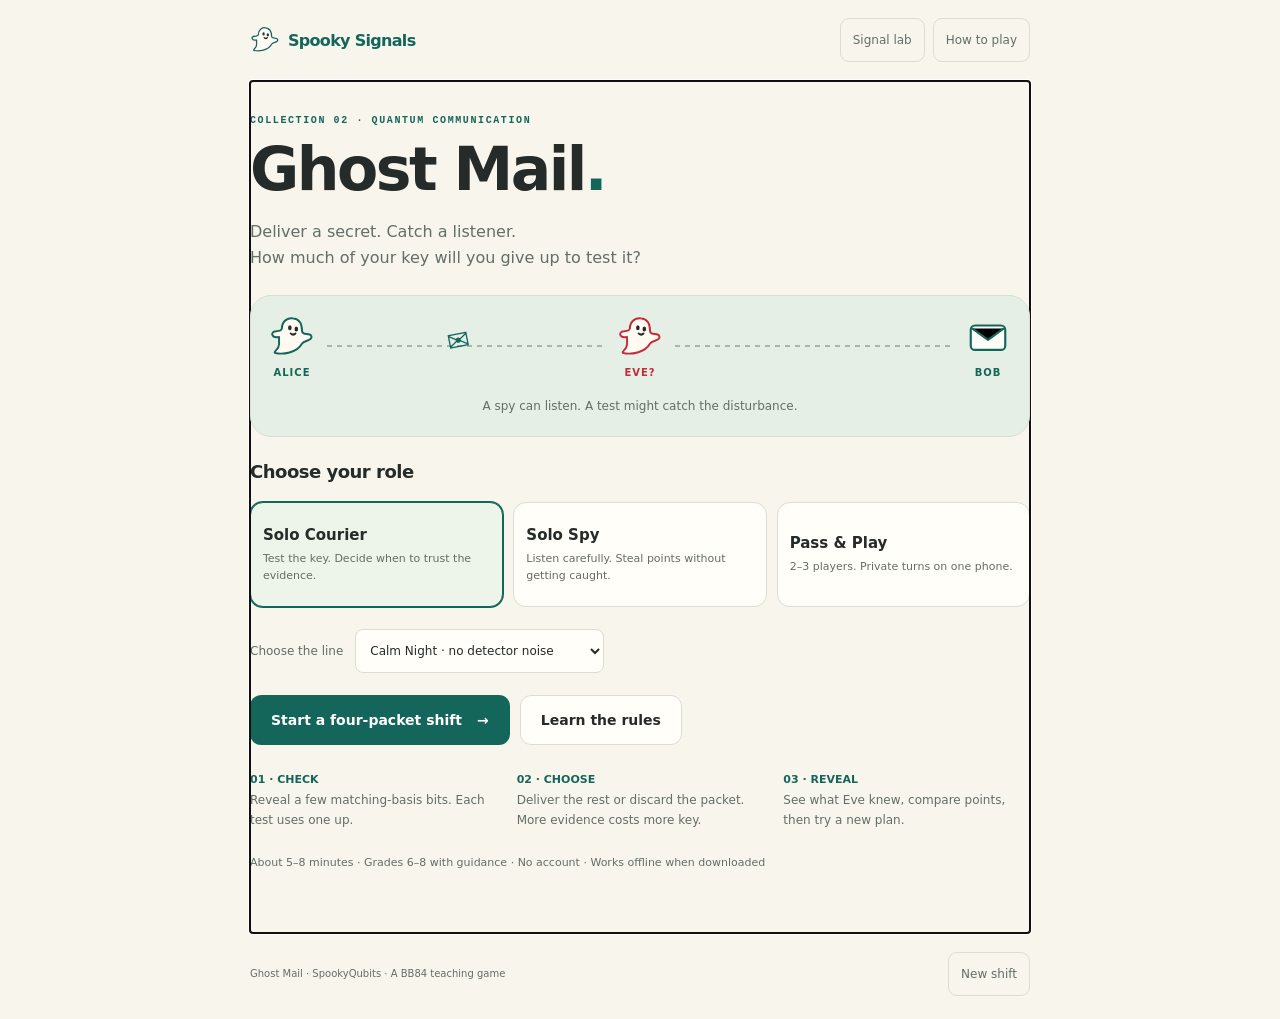
==== games/ghost-mail/index.html @ 12bcbf74 "Publish Spooky Signals collection with Ghost Mail" ====
<!doctype html>
<html lang="en">
<head>
<meta charset="utf-8">
<meta name="viewport" content="width=device-width,initial-scale=1">
<meta name="theme-color" content="#f8f5ed">
<meta name="description" content="Ghost Mail is a phone-friendly quantum key distribution game. Play Courier or Spy, test a packet, and decide how much evidence is enough.">
<title>Ghost Mail · Spooky Signals</title>
<style>
:root{color-scheme:light;--paper:#f8f5ed;--white:#fffef9;--ink:#252b28;--muted:#626e66;--line:#d9ded3;--teal:#14665b;--red:#c32d3b;--gold:#825d18;--pale:#e8f2e8;font-family:"Avenir Next",Avenir,system-ui,-apple-system,sans-serif;background:var(--paper);color:var(--ink);font-synthesis:none}*{box-sizing:border-box}body{margin:0}button,select,input{font:inherit}button,a,select{touch-action:manipulation}button{cursor:pointer}button,a{-webkit-tap-highlight-color:transparent}a{color:inherit}button:disabled{opacity:.45;cursor:default}button:focus-visible,a:focus-visible,select:focus-visible,summary:focus-visible{outline:3px solid #2178c4;outline-offset:4px}[hidden]{display:none!important}.shell{width:min(780px,calc(100% - 36px));margin:auto}.top{display:flex;align-items:center;justify-content:space-between;padding:18px 0;border-bottom:1px solid var(--line);gap:12px}.wordmark{display:flex;align-items:center;gap:8px;font-weight:850;font-size:16px;text-decoration:none;letter-spacing:-.7px}.wordmark svg{width:30px;height:30px}.top-tools{display:flex;gap:8px}.quiet{background:transparent;border:1px solid var(--line);border-radius:9px;color:var(--muted);padding:10px 12px;font-size:12px;min-height:44px}.quiet:hover{border-color:var(--teal);color:var(--teal)}.eyebrow{font:700 10px/1.5 ui-monospace,monospace;letter-spacing:1.6px;text-transform:uppercase;color:var(--teal);margin:0 0 10px}main{padding:32px 0 45px;min-height:calc(100dvh - 100px)}h1{font-size:clamp(39px,9vw,60px);letter-spacing:-2.5px;line-height:1.06;margin:0 0 17px}h2{font-size:clamp(27px,6vw,38px);letter-spacing:-1.1px;line-height:1.15;margin:0 0 14px}h3{font-size:18px;letter-spacing:-.5px;margin:0 0 9px}p{line-height:1.65;margin:0 0 15px}.lede{font-size:16px;color:var(--muted);max-width:590px}.intro-art{background:#e6efe5;border:1px solid #d7e0d2;border-radius:21px;margin:24px 0;padding:18px;position:relative;overflow:hidden;min-height:142px}.route{display:flex;align-items:center;justify-content:space-between;gap:12px}.station{display:grid;place-items:center;gap:7px;font-size:10px;font-weight:750;letter-spacing:1px;color:var(--teal)}.station svg{width:46px;height:46px}.post-line{height:2px;flex:1;background:repeating-linear-gradient(90deg,#a3b9a7 0 5px,transparent 5px 10px);position:relative}.flying-mail{font-size:27px;position:absolute;top:-20px;left:43%;transform:rotate(-11deg);color:var(--teal)}.art-caption{font-size:12px;color:var(--muted);margin:19px 0 0;text-align:center}.choices{display:grid;grid-template-columns:repeat(3,1fr);gap:10px;margin:20px 0}.choice{background:var(--white);border:1.5px solid var(--line);border-radius:13px;min-height:105px;padding:15px 12px;text-align:left;color:var(--ink)}.choice strong{display:block;font-size:15px;margin-bottom:6px}.choice small{display:block;font-size:11px;color:var(--muted);line-height:1.55}.choice[aria-pressed=true]{border-color:var(--teal);box-shadow:0 0 0 1px var(--teal);background:#edf4e9}.choice:hover{border-color:var(--teal)}.options-line{display:flex;gap:12px;align-items:center;flex-wrap:wrap;margin:22px 0;font-size:12px;color:var(--muted)}select{background:var(--white);border:1px solid var(--line);border-radius:8px;min-height:44px;padding:9px 30px 9px 10px;color:var(--ink);max-width:100%}.btn{display:inline-flex;justify-content:center;align-items:center;gap:15px;border:1px solid transparent;background:var(--teal);color:white;min-height:50px;padding:13px 20px;border-radius:11px;font-size:14px;font-weight:750;line-height:1.4;text-decoration:none}.btn:hover{background:#0b5148}.btn.secondary{background:var(--white);color:var(--ink);border-color:var(--line)}.btn.secondary:hover{background:#eaf0e5}.btn.danger{background:var(--red)}.btn.danger:hover{background:#a92331}.btn.wide{width:100%}.menu-actions{display:flex;gap:10px;flex-wrap:wrap}.fine{font-size:11px;color:var(--muted);line-height:1.7}.fine a{text-underline-offset:3px}.how-strip{display:grid;grid-template-columns:repeat(3,1fr);gap:20px;margin:28px 0 23px}.how-strip b{font-size:11px;display:block;color:var(--teal);margin-bottom:5px}.how-strip p{font-size:12px;color:var(--muted);margin:0}.shift-head{display:flex;justify-content:space-between;align-items:center;gap:12px;margin-bottom:20px}.shift-progress{display:flex;gap:6px;margin:6px 0 0}.shift-progress span{width:23px;height:5px;background:#d9dfd1;border-radius:4px}.shift-progress .done{background:var(--teal)}.shift-progress .current{background:#d79c58}.shift-round{font-size:12px;font-weight:700;color:var(--muted)}.scoreline{display:flex;gap:17px;font-size:10px;align-items:center;color:var(--muted)}.scoreline b{display:block;font-size:24px;line-height:1.2;color:var(--ink);text-align:right}.scoreline .spy b{color:var(--red)}.handoff{min-height:450px;display:flex;flex-direction:column;justify-content:center;text-align:center;align-items:center;max-width:530px;margin:auto;padding:30px 0}.handoff-icon{font-size:50px;margin-bottom:20px}.handoff .btn{margin-top:10px;width:min(340px,100%)}.role-badge{display:inline-flex;background:#e5eee3;color:var(--teal);border-radius:999px;padding:6px 10px;font-size:10px;font-weight:750;margin-bottom:13px}.role-badge.spy{background:#f8e3e1;color:var(--red)}.plan-grid{display:grid;grid-template-columns:repeat(4,1fr);gap:9px;margin:21px 0}.plan{background:var(--white);border:1.5px solid var(--line);padding:16px 9px;text-align:center;border-radius:12px;min-height:115px}.plan b{display:block;font-size:29px;letter-spacing:-1px;margin:3px 0}.plan span{font-size:10px;color:var(--muted)}.plan[aria-pressed=true]{background:#faeeea;border-color:var(--red);box-shadow:0 0 0 1px var(--red)}.plan small{font-size:10px;display:block;margin-top:7px;color:var(--red)}.insight{padding:15px 17px;border:1px solid var(--line);background:var(--white);border-radius:12px;font-size:13px;line-height:1.7;margin:19px 0}.insight strong{color:var(--teal)}.insight.warn{background:#fff4df;border-color:#e4d0a9;color:#72541f}.packet-ticket{border:1px solid var(--line);border-radius:16px;background:var(--white);padding:23px;margin:24px 0}.packet-title{display:flex;justify-content:space-between;gap:12px;align-items:center}.packet-title .stamp{border:2px solid var(--teal);padding:7px;font:700 9px ui-monospace,monospace;letter-spacing:1px;transform:rotate(7deg);color:var(--teal);border-radius:4px}.packet-ticket .fine{margin:10px 0 0}.counts{display:grid;grid-template-columns:repeat(3,1fr);gap:12px;margin:20px 0}.count{background:#eef1e7;border-radius:11px;padding:13px}.count b{display:block;font-size:29px;line-height:1.2;letter-spacing:-1px}.count span{font-size:10px;color:var(--muted);line-height:1.4;display:block;margin-top:4px}.count.alert{background:#f9e7e2}.count.alert b{color:var(--red)}.audit-title{display:flex;justify-content:space-between;gap:14px;align-items:center;margin:23px 0 10px}.audit-title h3{margin:0}.test-counter{font-size:11px;color:var(--muted)}.bits{display:grid;grid-template-columns:repeat(5,minmax(0,1fr));gap:9px;margin:0 0 17px}.bit{border:1.5px solid #cbd5ca;background:var(--white);border-radius:11px;color:var(--teal);min-height:88px;padding:8px 4px;display:flex;flex-direction:column;align-items:center;justify-content:space-between;gap:4px}.bit:hover:enabled{background:#e7f1e5;border-color:var(--teal)}.bit .index{font:600 9px ui-monospace,monospace;opacity:.7}.bit .seal{font-size:22px}.bit .basis{font:650 10px ui-monospace,monospace}.bit.match{background:#e6eee1;border-color:#b2c8ae;color:#3d633c}.bit.mismatch{background:#fae5e2;border-color:#dcada8;color:var(--red)}.bit.tested{opacity:1;cursor:default}.bit .values{font:700 13px ui-monospace,monospace}.bit .verdict{font-size:8px;font-weight:750}.evidence{font-size:13px;line-height:1.65;padding:14px 16px;border-radius:10px;background:#e8eee3;margin:15px 0}.evidence.warning{background:#fff1d9;color:#70511e}.audit-actions{display:grid;grid-template-columns:1fr 1fr;gap:10px;margin:19px 0 11px}.audit-actions .btn{padding-inline:12px}.reveal-banner{font-size:12px;line-height:1.65;color:var(--muted);margin:0 0 17px}.outcome-icon{font-size:41px;margin:6px 0 15px}.round-scores{display:grid;grid-template-columns:1fr 1fr;gap:12px;margin:22px 0}.round-score{padding:20px;border:1px solid var(--line);background:var(--white);border-radius:14px}.round-score>span{font-size:11px;font-weight:700;color:var(--muted)}.round-score strong{display:block;font-size:42px;letter-spacing:-2px;color:var(--teal);margin:4px 0}.round-score.spy strong{color:var(--red)}.round-score small{font-size:11px;line-height:1.6;display:block;color:var(--muted)}.summary-table{width:100%;border-collapse:collapse;margin:20px 0;font-size:12px}.summary-table th,.summary-table td{text-align:left;padding:12px 5px;border-bottom:1px solid var(--line);line-height:1.5}.summary-table td:last-child,.summary-table th:last-child{text-align:right}.summary-table th{font-size:10px;color:var(--muted)}.replay{margin:20px 0}.replay summary{font-size:13px;font-weight:750;cursor:pointer;min-height:44px;padding:12px 0}.replay-note{font-size:12px;color:var(--muted)}.replay-list{font:11px/1.7 ui-monospace,monospace;max-height:230px;overflow:auto;border:1px solid var(--line);padding:12px;border-radius:10px;background:var(--white)}.replay-list>div{padding:7px 0;border-bottom:1px solid #edf0e7}.replay-list>div:last-child{border:0}.round-story{font-size:14px;line-height:1.75}.progress-note{font-size:12px;color:var(--muted)}.final-mark{font-size:50px;margin:10px 0}.final-title{font-size:40px}.final-actions{display:flex;gap:10px;flex-wrap:wrap;margin:25px 0}.bottom{border-top:1px solid var(--line);padding:18px 0 23px;display:flex;align-items:center;justify-content:space-between;gap:16px;font-size:10px;color:var(--muted)}.bottom a{color:var(--teal);text-underline-offset:3px}.notice{min-height:0;font-size:12px;color:var(--red);margin:14px 0 0}.notice:empty{display:none}dialog{border:1px solid var(--line);border-radius:18px;background:var(--paper);color:var(--ink);padding:0;width:min(640px,calc(100% - 28px));max-height:88dvh}dialog::backdrop{background:#152c2388}.dialog-head{position:sticky;top:0;display:flex;justify-content:space-between;gap:20px;align-items:center;background:var(--paper);padding:18px 22px;border-bottom:1px solid var(--line);z-index:2}.dialog-head h2{font-size:23px;margin:0}.dialog-body{padding:22px}.dialog-body p,.dialog-body li{font-size:13px;line-height:1.75}.dialog-body li{margin-bottom:9px}.dialog-body h3{margin-top:24px}.dialog-body h3:first-child{margin-top:0}.lab-controls{display:grid;grid-template-columns:1fr 1fr;gap:13px;margin:19px 0}.lab-controls label{font-size:11px;color:var(--muted);display:flex;flex-direction:column;gap:7px}.lab-controls select{font-size:12px;width:100%}.lab-bars{display:grid;grid-template-columns:1fr 1fr;gap:14px;margin:18px 0}.lab-result{background:var(--white);border:1px solid var(--line);border-radius:12px;padding:15px}.lab-result b{font-size:32px;display:block}.lab-result span{font-size:11px;color:var(--muted)}.lab-bar{height:8px;background:#e0e5db;border-radius:9px;overflow:hidden;margin:8px 0}.lab-bar i{display:block;height:100%;background:var(--teal)}.rules-table{width:100%;font-size:12px;border-collapse:collapse;margin:14px 0}.rules-table th,.rules-table td{border:1px solid var(--line);padding:10px;text-align:left}.rules-table th{background:#e7eee1}.score-explainer{font-size:11px;line-height:1.7;color:var(--muted);margin-top:17px}.deck-intro{font-size:11px;color:var(--muted)}.empty{padding:25px;background:var(--white);border:1px solid var(--line);border-radius:12px}.sr-only{position:absolute;width:1px;height:1px;overflow:hidden;clip:rect(0,0,0,0);white-space:nowrap}
@media(max-width:500px){.shell{width:calc(100% - 28px)}.top{padding:12px 0}.wordmark{font-size:14px}.wordmark svg{width:26px;height:26px}.quiet{font-size:10px;padding:9px}.top-tools{gap:6px}main{padding-top:26px}.lede{font-size:14px}.choices{gap:7px}.choice{min-height:119px;padding:13px 9px}.choice strong{font-size:12px}.choice small{font-size:10px}.how-strip{gap:13px}.how-strip p{font-size:11px}.how-strip b{font-size:10px}.menu-actions .btn{flex:1;padding:12px 10px;font-size:12px}.intro-art{padding:17px 13px}.plan-grid{gap:7px}.plan{padding:13px 5px;min-height:106px}.plan b{font-size:25px}.plan span,.plan small{font-size:9px}.counts{gap:8px}.count{padding:11px}.count b{font-size:25px}.count span{font-size:9px}.bits{gap:7px}.bit{min-height:84px}.bit .values{font-size:11px}.bit .index{font-size:8px}.audit-actions .btn{font-size:11px;padding:12px 8px;gap:6px}.packet-ticket{padding:18px}.packet-title h3{font-size:16px}.handoff{min-height:420px}.scoreline{gap:12px}.scoreline b{font-size:22px}.round-score{padding:15px}.round-score strong{font-size:35px}.round-story{font-size:13px}.final-title{font-size:34px}.dialog-head,.dialog-body{padding:17px}.dialog-head h2{font-size:20px}.options-line label{width:100%}.bottom{align-items:flex-start;flex-direction:column;gap:7px}.lab-controls{gap:10px}.top .quiet{min-height:44px}.art-caption{font-size:11px}}
@media(prefers-reduced-motion:reduce){*{scroll-behavior:auto!important;animation:none!important;transition:none!important}}@media print{.top-tools,.bottom,dialog,.menu-actions,.choices,.options-line{display:none}main{padding:0}.shell{width:100%}}
</style>
</head>
<body>
<svg width="0" height="0" style="position:absolute" aria-hidden="true"><defs><symbol id="ghost" viewBox="0 0 64 64"><path d="M18 20C18 9 27 5 33 6C44 7 46 16 46 24C47 31 57 25 59 31C61 38 49 36 46 41C39 54 19 57 8 54C7 51 14 49 14 42L14 32C2 34 2 24 10 24C15 23 17 24 18 20Z" fill="#fffaf2" stroke="currentColor" stroke-width="2.7" stroke-linejoin="round"/><ellipse cx="29" cy="19" rx="2.5" ry="3.5" fill="#252b28"/><ellipse cx="38" cy="21" rx="2.5" ry="3.5" fill="#252b28"/><path d="M30 27Q34 31 37 27" stroke="#252b28" stroke-width="2.5" stroke-linecap="round"/></symbol><symbol id="mail" viewBox="0 0 64 64"><rect x="8" y="16" width="48" height="34" rx="6" fill="#fffef9" stroke="currentColor" stroke-width="3"/><path d="M10 20L32 36L54 20" stroke="currentColor" stroke-width="3" stroke-linejoin="round"/></symbol></defs></svg>
<div class="shell">
<header class="top"><a class="wordmark" id="collection-link" href="../../index.html" style="color:var(--teal)"><svg aria-hidden="true"><use href="#ghost"/></svg>Spooky Signals</a><div class="top-tools"><button class="quiet" id="lab-open">Signal lab</button><button class="quiet" id="help-open">How to play</button></div></header>
<main id="app" tabindex="-1"></main>
<p id="notice" class="notice" role="status" aria-live="polite"></p>
<footer class="bottom"><span>Ghost Mail · SpookyQubits · A BB84 teaching game</span><button class="quiet" id="menu-open">New shift</button></footer>
</div>
<dialog id="help-dialog" aria-labelledby="help-title"><div class="dialog-head"><h2 id="help-title">The mailroom rules</h2><button class="quiet" data-close="help-dialog">Close</button></div><div class="dialog-body">
<h3>Your choices change the outcome</h3><p><b>Courier:</b> test a few retained bits, then deliver or discard the rest. Testing reveals both values publicly, so every tested bit is removed from the key. <b>Spy:</b> secretly choose how many signals to intercept. More listening can reveal more bits, but usually causes more detectable errors.</p>
<p>A shift has four packets. The Courier and Spy compare their total points at the end. All messages and bits are fictional; this game does not create a real encryption key.</p>
<table class="rules-table"><tr><th>What happens</th><th>Game points</th></tr><tr><td>Deliver a correct bit Eve does not know</td><td>Courier +1</td></tr><tr><td>Deliver a bit Eve knows or Bob reads incorrectly</td><td>Courier −2, counted once</td></tr><tr><td>Eve knows a delivered bit</td><td>Spy +2</td></tr><tr><td>Discard after finding a mismatch</td><td>Courier +4; Spy 0</td></tr><tr><td>Discard without finding a mismatch</td><td>Both 0</td></tr></table>
<h3>What is actually quantum here?</h3><p>Alice prepares each bit in basis <b>Z</b> or <b>X</b>. Bob independently chooses a basis. Matching bases preserve the prepared bit in the ideal model; different bases give a random measurement result. They publicly compare bases and keep only matching positions. Eve does not know their bases when she intercepts.</p>
<p>If Eve measures in a different basis, her re-prepared signal can change Bob’s later result. The full random-basis intercept-and-resend attack produces a <b>25% average error rate among retained bits</b> in the ideal model. A small sample can miss it. In Noisy Night, an additional 6% independent detector readout error can also cause mismatches.</p>
<h3>Evidence has limits</h3><p>No mismatches does not prove that no one listened. A mismatch shows disturbance; it need not identify its cause. The after-round replay reveals the simulator’s hidden information to explain the score. Real players cannot see that information during a real protocol.</p>
<p>The scoring system is a game rule, not a security calculation. Real quantum key distribution also needs an authenticated classical channel, reconciliation, privacy amplification, and a finite-key security analysis.</p>
<h3>Play together on one phone</h3><p>Choose Pass &amp; Play. The Spy privately sets a plan, then passes the covered phone to the Courier team. Two players can take one role each; with three players, one Courier teammate chooses tests and the other makes the delivery decision. Swap roles after a shift. This is a classroom honor system.</p>
<p class="fine">Physics: Bennett and Brassard’s <a href="https://arxiv.org/abs/2003.06557" target="_blank" rel="noopener">BB84 protocol</a>. Educational precedents include <a href="https://doi.org/10.1103/PhysRevPhysEducRes.16.010126" target="_blank" rel="noopener">DeVore and Singh’s tutorial</a> and <a href="https://www.cryptool.org/en/posts/bb84-quantum-key-distribution/" target="_blank" rel="noopener">CrypTool’s BB84 activity</a>. Game design and code prepared for SpookyQubits.</p>
</div></dialog>
<dialog id="lab-dialog" aria-labelledby="lab-title"><div class="dialog-head"><h2 id="lab-title">Signal lab</h2><button class="quiet" data-close="lab-dialog">Close</button></div><div class="dialog-body"><p>Prepare a bit, choose who measures it, then run 200 fresh signals. Each signal is a new preparation. See how the results change when the bases match—or do not.</p><div class="lab-controls"><label>Alice’s bit<select id="lab-bit"><option value="0">0</option><option value="1">1</option></select></label><label>Alice’s basis<select id="lab-alice"><option value="0">Z · straight</option><option value="1">X · diagonal</option></select></label><label>Bob’s basis<select id="lab-bob"><option value="0">Z · straight</option><option value="1">X · diagonal</option></select></label><label>Eve’s action<select id="lab-eve"><option value="off">Do not intercept</option><option value="0">Measure in Z and resend</option><option value="1">Measure in X and resend</option></select></label></div><button class="btn wide" id="lab-run">Run 200 fresh signals</button><div id="lab-output" aria-live="polite"><p class="fine" style="margin-top:15px">Start with matching bases and no Eve, then change one choice.</p></div></div></dialog>
<noscript><p style="padding:30px">Ghost Mail needs JavaScript to simulate signal measurements. Enable JavaScript, then reload the game.</p></noscript>
<script id="ghost-mail-core">
(function(root){
  'use strict';
  const bit = rng => rng()<.5?0:1;
  const measure=(value,prepared,basis,rng=Math.random)=>prepared===basis?value:bit(rng);
  function shuffled(values,rng=Math.random){const a=values.slice();for(let i=a.length-1;i>0;i--){const j=Math.floor(rng()*(i+1));[a[i],a[j]]=[a[j],a[i]];}return a;}
  function makePacket(options={},rng=Math.random){
    const size=options.size??40, intercept=options.intercept??0, policy=options.policy??'random', noise=options.noise??0;
    if(!Number.isInteger(size)||size<1||size>10000||!Number.isInteger(intercept)||intercept<0||intercept>size||!['random','Z','X'].includes(policy)||!Number.isFinite(noise)||noise<0||noise>1)throw new Error('Invalid packet settings');
    const tapped=new Set(shuffled(Array.from({length:size},(_,i)=>i),rng).slice(0,intercept));
    const signals=[];
    for(let i=0;i<size;i++){
      const aBit=bit(rng),aBasis=bit(rng),bBasis=bit(rng),intercepted=tapped.has(i);
      const eBasis=intercepted?(policy==='random'?bit(rng):policy==='Z'?0:1):null;
      const eBit=intercepted?measure(aBit,aBasis,eBasis,rng):null;
      const ideal=measure(intercepted?eBit:aBit,intercepted?eBasis:aBasis,bBasis,rng);
      const noisy=noise>0&&rng()<noise;
      signals.push({id:i,aBit,aBasis,bBasis,eBasis,eBit,intercepted,noisy,bBit:noisy?1-ideal:ideal,known:intercepted&&eBasis===aBasis});
    }
    return{signals,sifted:signals.filter(s=>s.aBasis===s.bBasis).map(s=>s.id),plan:{intercept,policy,noise},size};
  }
  function settle(packet,tested,decision){
    if(!['deliver','discard'].includes(decision))throw new Error('Invalid decision');
    if(new Set(tested).size!==tested.length||tested.some(id=>!packet.sifted.includes(id)))throw new Error('Invalid tested positions');
    const tests=new Set(tested),remaining=packet.sifted.filter(id=>!tests.has(id)).map(id=>packet.signals[id]);
    const errors=tested.filter(id=>packet.signals[id].aBit!==packet.signals[id].bBit).length;
    const known=remaining.filter(s=>s.known).length,wrong=remaining.filter(s=>s.aBit!==s.bBit).length;
    const good=remaining.filter(s=>!s.known&&s.aBit===s.bBit).length,bad=remaining.length-good;
    const delivered=decision==='deliver';
    return{decision,tested:tested.length,errors,remaining:remaining.length,known,wrong,good,bad,courier:delivered?good-2*bad:errors>0?4:0,spy:delivered?2*known:0};
  }
  function autoAudit(packet,checks=5,rng=Math.random){
    const tested=shuffled(packet.sifted,rng).slice(0,Math.max(0,Math.min(checks,packet.sifted.length-1)));
    const errors=tested.some(id=>packet.signals[id].aBit!==packet.signals[id].bBit);
    return{tested,decision:errors||packet.sifted.length===0?'discard':'deliver'};
  }
  root.GhostMailCore={bit,measure,shuffled,makePacket,settle,autoAudit};
})(typeof window!=='undefined'?window:globalThis);
</script>
<script>
(()=>{
  'use strict';
  const C=window.GhostMailCore,$=s=>document.querySelector(s),app=$('#app');
  const ROUTES=['The Rooftops','The Night Ferry','Clocktower Lane','The Observatory'];
  const rng=()=>{if(globalThis.crypto?.getRandomValues){const a=new Uint32Array(1);crypto.getRandomValues(a);return a[0]/4294967296;}return Math.random();};
  let selectedMode='courier',selectedNoise='calm',selectedPlan=20,selectedPolicy='random',S=null;
  const signed=n=>n>0?'+'+n:String(n);
  const basis=n=>n===0?'Z':'X';
  const esc=t=>String(t).replace(/[&<>"']/g,c=>({'&':'&amp;','<':'&lt;','>':'&gt;','"':'&quot;',"'":'&#39;'}[c]));
  function render(html,preserve=false){app.innerHTML=html;$('#notice').textContent='';if(!preserve){try{app.focus({preventScroll:true});}catch(_){}window.scrollTo({top:0,behavior:'instant'});}}
  function head(){return `<div class="shift-head"><div><div class="shift-round">Packet ${S.round+1} of 4 · ${ROUTES[S.round]}</div><div class="shift-progress" aria-hidden="true">${ROUTES.map((_,i)=>`<span class="${i<S.round?'done':i===S.round?'current':''}"></span>`).join('')}</div></div><div class="scoreline"><span>Courier<b>${S.courier}</b></span><span class="spy">Spy<b>${S.spy}</b></span></div></div>`;}
  function menu(){
    S=null;
    render(`<p class="eyebrow">Collection 02 · Quantum communication</p><h1>Ghost Mail<span style="color:var(--teal)">.</span></h1><p class="lede">Deliver a secret. Catch a listener.<br>How much of your key will you give up to test it?</p><div class="intro-art"><div class="route"><div class="station"><svg style="color:var(--teal)" aria-hidden="true"><use href="#ghost"/></svg>ALICE</div><div class="post-line"><span class="flying-mail" aria-hidden="true">✉</span></div><div class="station" style="color:var(--red)"><svg aria-hidden="true"><use href="#ghost"/></svg>EVE?</div><div class="post-line"></div><div class="station"><svg style="color:var(--teal)" aria-hidden="true"><use href="#mail"/></svg>BOB</div></div><p class="art-caption">A spy can listen. A test might catch the disturbance.</p></div><h3>Choose your role</h3><div class="choices" role="group" aria-label="Play mode"><button class="choice" data-mode="courier" aria-pressed="${selectedMode==='courier'}"><strong>Solo Courier</strong><small>Test the key. Decide when to trust the evidence.</small></button><button class="choice" data-mode="spy" aria-pressed="${selectedMode==='spy'}"><strong>Solo Spy</strong><small>Listen carefully. Steal points without getting caught.</small></button><button class="choice" data-mode="group" aria-pressed="${selectedMode==='group'}"><strong>Pass &amp; Play</strong><small>2–3 players. Private turns on one phone.</small></button></div><div class="options-line"><label for="weather">Choose the line</label><select id="weather"><option value="calm" ${selectedNoise==='calm'?'selected':''}>Calm Night · no detector noise</option><option value="noisy" ${selectedNoise==='noisy'?'selected':''}>Noisy Night · 6% detector error</option></select></div><div class="menu-actions"><button class="btn" data-action="start">Start a four-packet shift <span aria-hidden="true">→</span></button><button class="btn secondary" data-action="help">Learn the rules</button></div><div class="how-strip"><div><b>01 · CHECK</b><p>Reveal a few matching-basis bits. Each test uses one up.</p></div><div><b>02 · CHOOSE</b><p>Deliver the rest or discard the packet. More evidence costs more key.</p></div><div><b>03 · REVEAL</b><p>See what Eve knew, compare points, then try a new plan.</p></div></div><p class="fine">About 5–8 minutes · Grades 6–8 with guidance · No account · Works offline when downloaded</p>`);
  }
  function start(){S={mode:selectedMode,noise:selectedNoise==='noisy'?.06:0,round:0,courier:0,spy:0,history:[],packet:null,tested:[],phase:'start',checks:5};beginRound();}
  function beginRound(){
    S.packet=null;S.tested=[];S.checks=3+Math.floor(rng()*4);selectedPlan=20;selectedPolicy='random';
    if(S.mode==='courier'){
      const plans=[0,0,10,20,20,40];
      S.packet=C.makePacket({intercept:plans[Math.floor(rng()*plans.length)],noise:S.noise},rng);transit();
    }else if(S.mode==='group')handoff('Spy','Keep your plan private. The Courier team should look away.','spy');
    else spyPlan();
  }
  function handoff(role,copy,next){S.phase='handoff';render(`${head()}<div class="handoff"><div class="handoff-icon" aria-hidden="true">✉</div><p class="eyebrow">Private turn</p><h2>Hand the phone<br>to the ${role}.</h2><p class="lede">${copy}</p><button class="btn" data-action="handoff" data-next="${next}">I’m the ${role} · ready</button><p class="fine" style="margin-top:18px">No peeking. We’ll reveal the whole story after the decision.</p></div>`);}
  function spyPlan(){
    S.phase='spy';
    render(`${head()}<span class="role-badge spy">Private · Spy’s turn</span><h2>How much will<br>you listen?</h2><p class="lede">Intercept more signals to learn more. But every extra listen risks leaving a trace.</p>${S.mode==='spy'?`<div class="insight">This computer Courier will test <strong>${S.checks} random retained bits</strong> and discard if any disagree. Plan around that.</div>`:'<div class="insight">The Courier team can test up to <strong>8 retained bits</strong>. They won’t see your plan.</div>'}<div class="plan-grid" role="group" aria-label="Signals to intercept">${[[0,'Stay quiet'],[10,'Light touch'],[20,'Bold move'],[40,'All in']].map(([n,t])=>`<button class="plan" data-plan="${n}" aria-pressed="${selectedPlan===n}"><span>${t}</span><b>${n}</b><span>of 40 signals</span><small>${n/40*100}% interception</small></button>`).join('')}</div><div class="options-line"><label for="spy-basis">Measurement plan</label><select id="spy-basis"><option value="random" ${selectedPolicy==='random'?'selected':''}>Random Z or X for each signal</option><option value="Z" ${selectedPolicy==='Z'?'selected':''}>Always measure in Z</option><option value="X" ${selectedPolicy==='X'?'selected':''}>Always measure in X</option></select></div><p class="fine">You don’t know Alice’s or Bob’s basis when you intercept. Matching Alice’s basis tells you her bit; the wrong basis can disturb Bob’s result.</p><button class="btn danger wide" data-action="lock-plan">Lock my secret plan <span aria-hidden="true">→</span></button>`);
  }
  function lockPlan(){S.packet=C.makePacket({intercept:selectedPlan,policy:selectedPolicy,noise:S.noise},rng);if(S.mode==='group')handoff('Courier','The Spy’s plan is locked. If two people are on the Courier team, let one choose tests and the other make the final call.','transit');else computerTurn();}
  function transit(){
    S.phase='transit';
    render(`${head()}<span class="role-badge">Courier’s turn</span><h2>The packet<br>has arrived.</h2><p class="lede">Alice prepared 40 random signals. Bob measured each in his own randomly chosen basis. Now they can compare their bases publicly.</p><div class="packet-ticket"><div class="packet-title"><div><p class="eyebrow" style="margin-bottom:5px">${ROUTES[S.round]}</p><h3>40 signals · values sealed</h3></div><span class="stamp">NIGHT MAIL</span></div><p class="fine">Keep positions where their bases match. Discard the others. Comparing bases does not reveal their bit values.</p></div><div class="insight ${S.noise?'warn':''}">${S.noise?'Noisy Night: the detector independently flips about 6% of Bob’s results. An error may come from noise or Eve.':'Calm Night: there is no extra detector noise. Eve’s hidden plan can change from packet to packet.'}</div><button class="btn wide" data-action="sift">Compare bases <span aria-hidden="true">→</span></button>`);
  }
  function audit(preserve=false){
    S.phase='audit';const p=S.packet,remaining=p.sifted.length-S.tested.length,errors=S.tested.filter(id=>p.signals[id].aBit!==p.signals[id].bBit).length;
    const maxTests=Math.max(0,Math.min(8,p.sifted.length-1)),left=Math.max(0,maxTests-S.tested.length);
    let evidence=!S.tested.length?'No tests yet. Every extra check uses one bit of your possible key.':errors?`${errors} mismatch${errors===1?'':'es'} in ${S.tested.length} test${S.tested.length===1?'':'s'}. The packet is disturbed.${S.noise?' Noise or Eve could be responsible.':' That is a trace worth investigating.'}`:`All ${S.tested.length} test${S.tested.length===1?' matches':'s match'}. That is encouraging, but Eve might still have listened.`;
    render(`${head()}<span class="role-badge">Courier’s audit</span><h2>Check a little.<br>Risk the rest?</h2><p class="deck-intro">${p.sifted.length} of 40 signals had matching bases. ${40-p.sifted.length} other positions were discarded.</p><div class="counts"><div class="count"><b>${remaining}</b><span>bits left to deliver</span></div><div class="count"><b>${S.tested.length}</b><span>bits made public</span></div><div class="count ${errors?'alert':''}"><b>${errors}</b><span>mismatches found</span></div></div><div class="audit-title"><h3>Tap an envelope to test it</h3><span class="test-counter">${left} checks left</span></div>${p.sifted.length?`<div class="bits">${p.sifted.map(id=>{const s=p.signals[id],tested=S.tested.includes(id),m=s.aBit===s.bBit;return `<button class="bit ${tested?'tested '+(m?'match':'mismatch'):''}" data-test="${id}" ${tested||left===0?'disabled':''} aria-label="${tested?`Signal ${id+1}: Alice ${s.aBit}, Bob ${s.bBit}, ${m?'match':'mismatch'}`:`Test signal ${id+1}, basis ${basis(s.aBasis)}`}"><span class="index">#${String(id+1).padStart(2,'0')}</span>${tested?`<span class="values">${s.aBit} ${m?'=':'≠'} ${s.bBit}</span><span class="verdict">${m?'MATCH':'MISMATCH'}</span>`:'<span class="seal" aria-hidden="true">✉</span><span class="basis">'+basis(s.aBasis)+'</span>'}</button>`;}).join('')}</div>`:'<div class="empty">No bases matched this time. Discard this empty packet and try the next route.</div>'}<button class="quiet" data-action="test-random" ${left===0?'disabled':''}>Test one random bit</button><div class="evidence ${errors?'warning':''}" role="status" aria-live="polite">${evidence}</div><div class="audit-actions"><button class="btn" data-action="deliver" ${remaining===0?'disabled':''}>Deliver ${remaining} bit${remaining===1?'':'s'} <span aria-hidden="true">→</span></button><button class="btn secondary" data-action="discard">Discard this packet</button></div><p class="score-explainer">Deliver: +1 per correct, private bit; −2 per exposed or incorrect bit. The Spy gets +2 for each delivered bit they know. Discard after finding a mismatch: Courier +4. Tested bits never count toward a delivery.</p>`,preserve);
  }
  function testBit(id){if(S.phase!=='audit'||!S.packet.sifted.includes(id)||S.tested.includes(id))return;const max=Math.min(8,S.packet.sifted.length-1);if(S.tested.length>=max)return;S.tested.push(id);audit(true);const next=app.querySelector(`[data-test]:not(:disabled)` )||app.querySelector('[data-action=deliver]:not(:disabled)')||app.querySelector('[data-action=discard]');next?.focus({preventScroll:true});}
  function computerTurn(){
    S.phase='computer';
    render(`${head()}<span class="role-badge spy">Your plan is sealed</span><h2>Now the Courier<br>makes the call.</h2><p class="lede">The computer will compare bases, test ${S.checks} random retained bits, and discard if it finds a mismatch.</p><div class="packet-ticket"><p class="eyebrow">No changing the plan now</p><h3>${S.packet.plan.intercept} signals intercepted</h3><p class="fine">${S.packet.plan.policy==='random'?'You used a fresh random basis each time.':'You always measured in '+S.packet.plan.policy+'.'} ${S.noise?'Detector noise is also active.':'The line has no extra noise.'}</p></div><button class="btn wide" data-action="computer-audit">See the Courier’s audit <span aria-hidden="true">→</span></button>`);
  }
  function resolve(decision){
    if(!['audit','computer'].includes(S.phase))return;
    if(S.phase==='computer'){const a=C.autoAudit(S.packet,S.checks,rng);S.tested=a.tested;decision=a.decision;}
    const result=C.settle(S.packet,S.tested,decision);S.courier+=result.courier;S.spy+=result.spy;S.history.push(result);S.result=result;S.phase='result';showResult();
  }
  function showResult(){
    const r=S.result,p=S.packet,delivered=r.decision==='deliver';
    const title=delivered?r.bad===0?'A clean delivery.':r.known?'Eve got into the mail.':'The bits got scrambled.':r.errors?'You found a disturbance.':'You played it safe.';
    const story=delivered?`${r.remaining} untested bits were delivered. ${r.good} were correct and unknown to Eve. ${r.bad} were exposed or incorrect; each counts once for the Courier’s penalty.`:r.errors?`You discarded the packet after finding ${r.errors} mismatch${r.errors===1?'':'es'}. No remaining bits were delivered. The Courier earns 4 caution points; the Spy gets none.`:'You discarded the packet without finding a mismatch. Neither side scores. Keeping everything private is safe, but you cannot earn delivery points that way.';
    const tap=p.plan.intercept===0?'Eve stayed quiet this round.':`Eve intercepted ${p.plan.intercept} of 40 signals and ${p.plan.policy==='random'?'used random bases':'always used basis '+p.plan.policy}.`;
    const replay=p.sifted.map(id=>{const s=p.signals[id],tested=S.tested.includes(id);return `<div>#${String(id+1).padStart(2,'0')} · basis ${basis(s.aBasis)} · Alice ${s.aBit} / Bob ${s.bBit}<br>${tested?'PUBLIC TEST · removed from key':delivered?'DELIVERED':'DISCARDED'} · ${s.known?'Eve knew this bit':s.intercepted?'Eve used a different basis':'Eve did not intercept'}${s.noisy?' · detector flipped Bob’s result':''}</div>`;}).join('');
    render(`${head()}<p class="eyebrow">Packet ${S.round+1} · The reveal</p><div class="outcome-icon" aria-hidden="true">${delivered?r.bad===0?'✉':'⚑':r.errors?'✓':'↩'}</div><h2>${title}</h2><p class="round-story">${story}</p><div class="round-scores"><div class="round-score"><span>Courier this packet</span><strong>${signed(r.courier)}</strong><small>${delivered?`${r.good} good bits − ${r.bad} × 2 penalties`:r.errors?'Disturbance found; packet discarded':'No delivery and no mismatch found'}</small></div><div class="round-score spy"><span>Spy this packet</span><strong>${signed(r.spy)}</strong><small>${delivered?`${r.known} known delivered bits × 2`:'Nothing delivered; nothing stolen'}</small></div></div><div class="insight"><strong>The hidden story:</strong> ${tap} ${S.noise?'Independent detector noise was also active.':''}</div><p class="fine">${r.tested} tested bits were revealed publicly and removed. ${delivered?`${r.wrong} delivered bits disagreed with Alice; ${r.known} were known to Eve. These categories can overlap.`:`${r.remaining} untested bits were discarded.`}</p><details class="replay"><summary>Replay the retained signals</summary><p class="replay-note">The simulator opens its records after the round. This hidden information is not available during a real key exchange.</p><div class="replay-list">${replay||'No matching-basis positions.'}</div></details><div class="evidence ${r.errors?'warning':''}">${r.tested===0?'You made no public tests. Only the after-round replay reveals whether Eve listened.':r.errors?'A mismatch is evidence of disturbance. It does not, on a noisy line, identify who caused it.':p.plan.intercept>0?'Eve listened even though your sample found no mismatch. A clean sample can miss an attack.':'Your sample matched this time. Only the after-round replay tells you that Eve stayed quiet.'}</div><button class="btn wide" data-action="next">${S.round===3?'See the shift results':'Next packet'} <span aria-hidden="true">→</span></button>`);
  }
  function finish(){
    S.phase='finish';const courierWins=S.courier>S.spy,spyWins=S.spy>S.courier;
    const title=courierWins?'The Courier wins.':spyWins?'The Spy wins.':'A perfectly spooky tie.';
    const playerWin=S.mode==='courier'?courierWins:S.mode==='spy'?spyWins:false;
    render(`<p class="eyebrow">Four routes · Shift complete</p><div class="final-mark" aria-hidden="true">${playerWin?'✦':'✉'}</div><h1 class="final-title">${title}</h1><p class="lede">${S.mode==='group'?'Now swap roles and see who can do better.':playerWin?'Your choices paid off this shift. Try the other role to find the weak spots in your strategy.':'Every test uses key. Every intercept risks a trace. Try a different balance next shift.'}</p><div class="round-scores"><div class="round-score"><span>Courier total</span><strong>${S.courier}</strong><small>Private deliveries and cautious decisions</small></div><div class="round-score spy"><span>Spy total</span><strong>${S.spy}</strong><small>Known bits that actually got delivered</small></div></div><table class="summary-table"><thead><tr><th>Route</th><th>Decision</th><th>Courier / Spy</th></tr></thead><tbody>${S.history.map((r,i)=>`<tr><td>${ROUTES[i]}</td><td>${r.decision==='deliver'?'Delivered':'Discarded'}</td><td>${signed(r.courier)} / ${signed(r.spy)}</td></tr>`).join('')}</tbody></table><div class="insight"><strong>One more question:</strong> Can a sample with no errors prove that nobody listened? Can a mismatch on a noisy line prove that Eve was there?</div><div class="final-actions"><button class="btn" data-action="again">Play another shift <span aria-hidden="true">↗</span></button><button class="btn secondary" data-action="switch">Switch roles</button><button class="btn secondary" data-action="lab">Explore the signal lab</button></div><p class="fine">Game points are a teaching rule. Real quantum key distribution uses a security analysis and additional processing; it does not label every bit “safe” after a small sample.</p>`);
  }
  app.addEventListener('click',e=>{
    const b=e.target.closest('button');if(!b||b.disabled)return;
    if(b.dataset.mode){selectedMode=b.dataset.mode;menu();return;}
    if(b.dataset.plan!==undefined){selectedPlan=Number(b.dataset.plan);spyPlan();return;}
    if(b.dataset.test!==undefined){testBit(Number(b.dataset.test));return;}
    const a=b.dataset.action;
    if(a==='start')start();else if(a==='help')$('#help-dialog').showModal();else if(a==='lab')$('#lab-dialog').showModal();
    else if(a==='handoff'){if(b.dataset.next==='spy')spyPlan();else transit();}
    else if(a==='lock-plan')lockPlan();else if(a==='sift')audit();
    else if(a==='test-random'){const ids=S.packet.sifted.filter(id=>!S.tested.includes(id));if(ids.length)testBit(ids[Math.floor(rng()*ids.length)]);}
    else if(a==='deliver'||a==='discard')resolve(a);else if(a==='computer-audit')resolve();
    else if(a==='next'){if(S.round===3)finish();else{S.round++;beginRound();}}
    else if(a==='again')start();else if(a==='switch'){selectedMode=S.mode==='spy'?'courier':S.mode==='courier'?'spy':'group';menu();}
  });
  app.addEventListener('change',e=>{if(e.target.id==='weather')selectedNoise=e.target.value;if(e.target.id==='spy-basis')selectedPolicy=e.target.value;});
  $('#help-open').addEventListener('click',()=>$('#help-dialog').showModal());$('#lab-open').addEventListener('click',()=>$('#lab-dialog').showModal());$('#menu-open').addEventListener('click',menu);
  document.querySelectorAll('[data-close]').forEach(b=>b.addEventListener('click',()=>$('#'+b.dataset.close).close()));
  $('#lab-run').addEventListener('click',()=>{
    const value=Number($('#lab-bit').value),a=Number($('#lab-alice').value),b=Number($('#lab-bob').value),eve=$('#lab-eve').value;
    const counts=[0,0];for(let i=0;i<200;i++){const intercepted=eve!=='off',eb=intercepted?Number(eve):a,ev=intercepted?C.measure(value,a,eb,rng):value;counts[C.measure(ev,eb,b,rng)]++;}
    const disturbed=eve!=='off'&&Number(eve)!==a;
    const expectation=disturbed?'Eve measured in a different basis. In this setup Bob’s outcomes are random, even if Bob matches Alice’s original basis.':a===b?'Bob uses Alice’s basis, so every ideal result matches the prepared bit.':'Bob uses a different basis, so the ideal probabilities are half 0 and half 1.';
    $('#lab-output').innerHTML=`<div class="lab-bars">${counts.map((n,i)=>`<div class="lab-result"><span>Bob measured ${i}</span><b>${n}</b><div class="lab-bar"><i style="width:${n/2}%"></i></div><span>${n/2}% of 200 signals</span></div>`).join('')}</div><div class="insight">${expectation}</div><p class="fine">A finite run can differ from 50/50. These are repeated new preparations, not repeated measurements of one unchanged qubit. The lab has no extra detector noise.</p>`;
  });
  if(location.protocol==='file:'){$('#collection-link').removeAttribute('href');$('#collection-link').setAttribute('aria-label','Spooky Signals');}
  menu();
  if(location.hash==='#lab')$('#lab-dialog').showModal();
})();
</script>
</body>
</html>
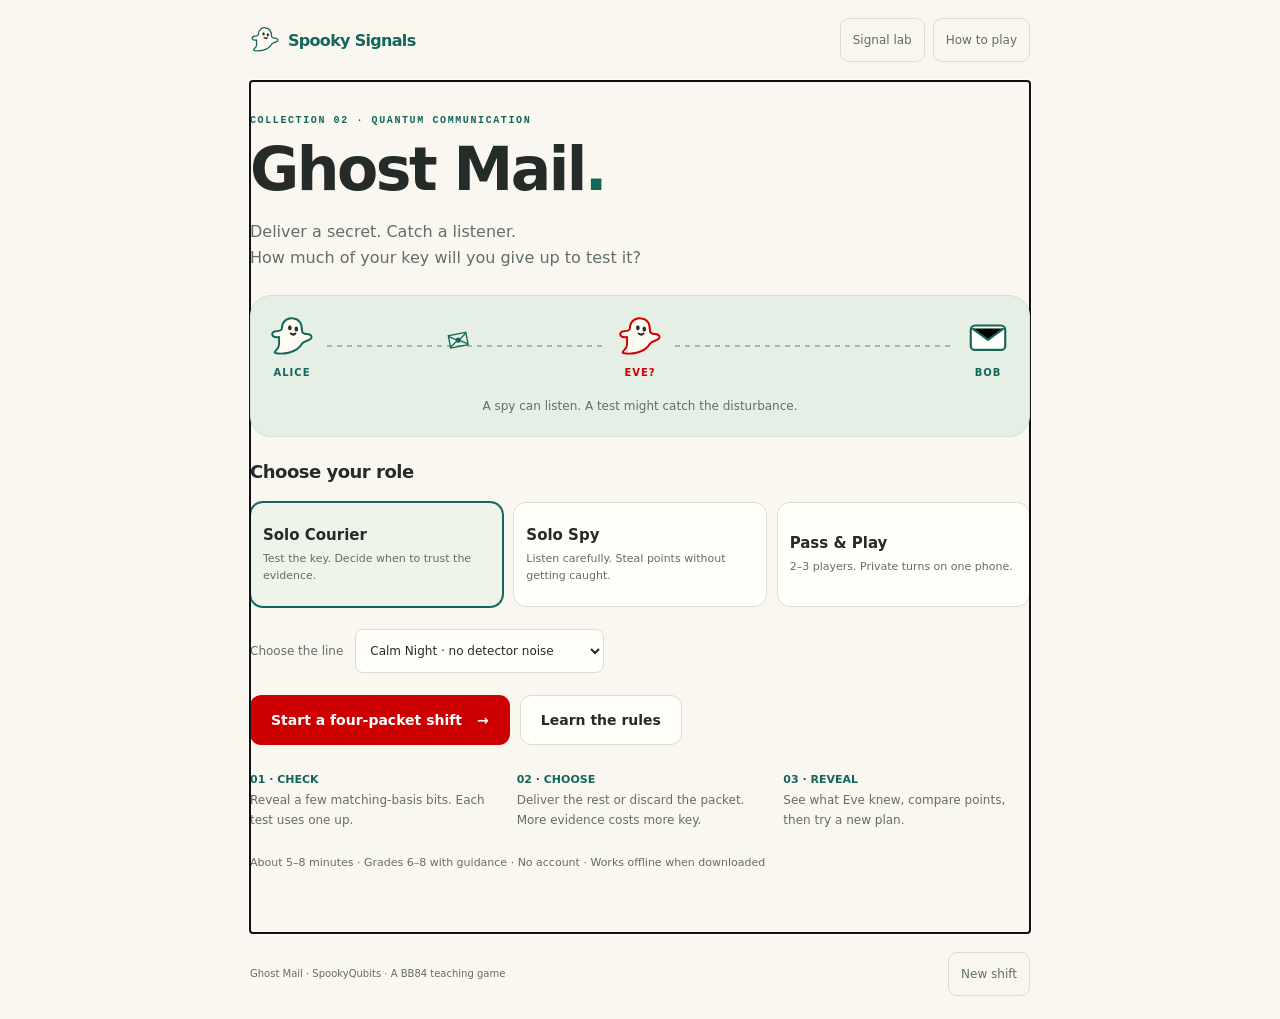
==== commit d5d035aa: "Align game typography and Illinois State red" ====
--- a/games/ghost-mail/index.html
+++ b/games/ghost-mail/index.html
@@ -7,7 +7,7 @@
 <meta name="description" content="Ghost Mail is a phone-friendly quantum key distribution game. Play Courier or Spy, test a packet, and decide how much evidence is enough.">
 <title>Ghost Mail · Spooky Signals</title>
 <style>
-:root{color-scheme:light;--paper:#f8f5ed;--white:#fffef9;--ink:#252b28;--muted:#626e66;--line:#d9ded3;--teal:#14665b;--red:#c32d3b;--gold:#825d18;--pale:#e8f2e8;font-family:"Avenir Next",Avenir,system-ui,-apple-system,sans-serif;background:var(--paper);color:var(--ink);font-synthesis:none}*{box-sizing:border-box}body{margin:0}button,select,input{font:inherit}button,a,select{touch-action:manipulation}button{cursor:pointer}button,a{-webkit-tap-highlight-color:transparent}a{color:inherit}button:disabled{opacity:.45;cursor:default}button:focus-visible,a:focus-visible,select:focus-visible,summary:focus-visible{outline:3px solid #2178c4;outline-offset:4px}[hidden]{display:none!important}.shell{width:min(780px,calc(100% - 36px));margin:auto}.top{display:flex;align-items:center;justify-content:space-between;padding:18px 0;border-bottom:1px solid var(--line);gap:12px}.wordmark{display:flex;align-items:center;gap:8px;font-weight:850;font-size:16px;text-decoration:none;letter-spacing:-.7px}.wordmark svg{width:30px;height:30px}.top-tools{display:flex;gap:8px}.quiet{background:transparent;border:1px solid var(--line);border-radius:9px;color:var(--muted);padding:10px 12px;font-size:12px;min-height:44px}.quiet:hover{border-color:var(--teal);color:var(--teal)}.eyebrow{font:700 10px/1.5 ui-monospace,monospace;letter-spacing:1.6px;text-transform:uppercase;color:var(--teal);margin:0 0 10px}main{padding:32px 0 45px;min-height:calc(100dvh - 100px)}h1{font-size:clamp(39px,9vw,60px);letter-spacing:-2.5px;line-height:1.06;margin:0 0 17px}h2{font-size:clamp(27px,6vw,38px);letter-spacing:-1.1px;line-height:1.15;margin:0 0 14px}h3{font-size:18px;letter-spacing:-.5px;margin:0 0 9px}p{line-height:1.65;margin:0 0 15px}.lede{font-size:16px;color:var(--muted);max-width:590px}.intro-art{background:#e6efe5;border:1px solid #d7e0d2;border-radius:21px;margin:24px 0;padding:18px;position:relative;overflow:hidden;min-height:142px}.route{display:flex;align-items:center;justify-content:space-between;gap:12px}.station{display:grid;place-items:center;gap:7px;font-size:10px;font-weight:750;letter-spacing:1px;color:var(--teal)}.station svg{width:46px;height:46px}.post-line{height:2px;flex:1;background:repeating-linear-gradient(90deg,#a3b9a7 0 5px,transparent 5px 10px);position:relative}.flying-mail{font-size:27px;position:absolute;top:-20px;left:43%;transform:rotate(-11deg);color:var(--teal)}.art-caption{font-size:12px;color:var(--muted);margin:19px 0 0;text-align:center}.choices{display:grid;grid-template-columns:repeat(3,1fr);gap:10px;margin:20px 0}.choice{background:var(--white);border:1.5px solid var(--line);border-radius:13px;min-height:105px;padding:15px 12px;text-align:left;color:var(--ink)}.choice strong{display:block;font-size:15px;margin-bottom:6px}.choice small{display:block;font-size:11px;color:var(--muted);line-height:1.55}.choice[aria-pressed=true]{border-color:var(--teal);box-shadow:0 0 0 1px var(--teal);background:#edf4e9}.choice:hover{border-color:var(--teal)}.options-line{display:flex;gap:12px;align-items:center;flex-wrap:wrap;margin:22px 0;font-size:12px;color:var(--muted)}select{background:var(--white);border:1px solid var(--line);border-radius:8px;min-height:44px;padding:9px 30px 9px 10px;color:var(--ink);max-width:100%}.btn{display:inline-flex;justify-content:center;align-items:center;gap:15px;border:1px solid transparent;background:var(--teal);color:white;min-height:50px;padding:13px 20px;border-radius:11px;font-size:14px;font-weight:750;line-height:1.4;text-decoration:none}.btn:hover{background:#0b5148}.btn.secondary{background:var(--white);color:var(--ink);border-color:var(--line)}.btn.secondary:hover{background:#eaf0e5}.btn.danger{background:var(--red)}.btn.danger:hover{background:#a92331}.btn.wide{width:100%}.menu-actions{display:flex;gap:10px;flex-wrap:wrap}.fine{font-size:11px;color:var(--muted);line-height:1.7}.fine a{text-underline-offset:3px}.how-strip{display:grid;grid-template-columns:repeat(3,1fr);gap:20px;margin:28px 0 23px}.how-strip b{font-size:11px;display:block;color:var(--teal);margin-bottom:5px}.how-strip p{font-size:12px;color:var(--muted);margin:0}.shift-head{display:flex;justify-content:space-between;align-items:center;gap:12px;margin-bottom:20px}.shift-progress{display:flex;gap:6px;margin:6px 0 0}.shift-progress span{width:23px;height:5px;background:#d9dfd1;border-radius:4px}.shift-progress .done{background:var(--teal)}.shift-progress .current{background:#d79c58}.shift-round{font-size:12px;font-weight:700;color:var(--muted)}.scoreline{display:flex;gap:17px;font-size:10px;align-items:center;color:var(--muted)}.scoreline b{display:block;font-size:24px;line-height:1.2;color:var(--ink);text-align:right}.scoreline .spy b{color:var(--red)}.handoff{min-height:450px;display:flex;flex-direction:column;justify-content:center;text-align:center;align-items:center;max-width:530px;margin:auto;padding:30px 0}.handoff-icon{font-size:50px;margin-bottom:20px}.handoff .btn{margin-top:10px;width:min(340px,100%)}.role-badge{display:inline-flex;background:#e5eee3;color:var(--teal);border-radius:999px;padding:6px 10px;font-size:10px;font-weight:750;margin-bottom:13px}.role-badge.spy{background:#f8e3e1;color:var(--red)}.plan-grid{display:grid;grid-template-columns:repeat(4,1fr);gap:9px;margin:21px 0}.plan{background:var(--white);border:1.5px solid var(--line);padding:16px 9px;text-align:center;border-radius:12px;min-height:115px}.plan b{display:block;font-size:29px;letter-spacing:-1px;margin:3px 0}.plan span{font-size:10px;color:var(--muted)}.plan[aria-pressed=true]{background:#faeeea;border-color:var(--red);box-shadow:0 0 0 1px var(--red)}.plan small{font-size:10px;display:block;margin-top:7px;color:var(--red)}.insight{padding:15px 17px;border:1px solid var(--line);background:var(--white);border-radius:12px;font-size:13px;line-height:1.7;margin:19px 0}.insight strong{color:var(--teal)}.insight.warn{background:#fff4df;border-color:#e4d0a9;color:#72541f}.packet-ticket{border:1px solid var(--line);border-radius:16px;background:var(--white);padding:23px;margin:24px 0}.packet-title{display:flex;justify-content:space-between;gap:12px;align-items:center}.packet-title .stamp{border:2px solid var(--teal);padding:7px;font:700 9px ui-monospace,monospace;letter-spacing:1px;transform:rotate(7deg);color:var(--teal);border-radius:4px}.packet-ticket .fine{margin:10px 0 0}.counts{display:grid;grid-template-columns:repeat(3,1fr);gap:12px;margin:20px 0}.count{background:#eef1e7;border-radius:11px;padding:13px}.count b{display:block;font-size:29px;line-height:1.2;letter-spacing:-1px}.count span{font-size:10px;color:var(--muted);line-height:1.4;display:block;margin-top:4px}.count.alert{background:#f9e7e2}.count.alert b{color:var(--red)}.audit-title{display:flex;justify-content:space-between;gap:14px;align-items:center;margin:23px 0 10px}.audit-title h3{margin:0}.test-counter{font-size:11px;color:var(--muted)}.bits{display:grid;grid-template-columns:repeat(5,minmax(0,1fr));gap:9px;margin:0 0 17px}.bit{border:1.5px solid #cbd5ca;background:var(--white);border-radius:11px;color:var(--teal);min-height:88px;padding:8px 4px;display:flex;flex-direction:column;align-items:center;justify-content:space-between;gap:4px}.bit:hover:enabled{background:#e7f1e5;border-color:var(--teal)}.bit .index{font:600 9px ui-monospace,monospace;opacity:.7}.bit .seal{font-size:22px}.bit .basis{font:650 10px ui-monospace,monospace}.bit.match{background:#e6eee1;border-color:#b2c8ae;color:#3d633c}.bit.mismatch{background:#fae5e2;border-color:#dcada8;color:var(--red)}.bit.tested{opacity:1;cursor:default}.bit .values{font:700 13px ui-monospace,monospace}.bit .verdict{font-size:8px;font-weight:750}.evidence{font-size:13px;line-height:1.65;padding:14px 16px;border-radius:10px;background:#e8eee3;margin:15px 0}.evidence.warning{background:#fff1d9;color:#70511e}.audit-actions{display:grid;grid-template-columns:1fr 1fr;gap:10px;margin:19px 0 11px}.audit-actions .btn{padding-inline:12px}.reveal-banner{font-size:12px;line-height:1.65;color:var(--muted);margin:0 0 17px}.outcome-icon{font-size:41px;margin:6px 0 15px}.round-scores{display:grid;grid-template-columns:1fr 1fr;gap:12px;margin:22px 0}.round-score{padding:20px;border:1px solid var(--line);background:var(--white);border-radius:14px}.round-score>span{font-size:11px;font-weight:700;color:var(--muted)}.round-score strong{display:block;font-size:42px;letter-spacing:-2px;color:var(--teal);margin:4px 0}.round-score.spy strong{color:var(--red)}.round-score small{font-size:11px;line-height:1.6;display:block;color:var(--muted)}.summary-table{width:100%;border-collapse:collapse;margin:20px 0;font-size:12px}.summary-table th,.summary-table td{text-align:left;padding:12px 5px;border-bottom:1px solid var(--line);line-height:1.5}.summary-table td:last-child,.summary-table th:last-child{text-align:right}.summary-table th{font-size:10px;color:var(--muted)}.replay{margin:20px 0}.replay summary{font-size:13px;font-weight:750;cursor:pointer;min-height:44px;padding:12px 0}.replay-note{font-size:12px;color:var(--muted)}.replay-list{font:11px/1.7 ui-monospace,monospace;max-height:230px;overflow:auto;border:1px solid var(--line);padding:12px;border-radius:10px;background:var(--white)}.replay-list>div{padding:7px 0;border-bottom:1px solid #edf0e7}.replay-list>div:last-child{border:0}.round-story{font-size:14px;line-height:1.75}.progress-note{font-size:12px;color:var(--muted)}.final-mark{font-size:50px;margin:10px 0}.final-title{font-size:40px}.final-actions{display:flex;gap:10px;flex-wrap:wrap;margin:25px 0}.bottom{border-top:1px solid var(--line);padding:18px 0 23px;display:flex;align-items:center;justify-content:space-between;gap:16px;font-size:10px;color:var(--muted)}.bottom a{color:var(--teal);text-underline-offset:3px}.notice{min-height:0;font-size:12px;color:var(--red);margin:14px 0 0}.notice:empty{display:none}dialog{border:1px solid var(--line);border-radius:18px;background:var(--paper);color:var(--ink);padding:0;width:min(640px,calc(100% - 28px));max-height:88dvh}dialog::backdrop{background:#152c2388}.dialog-head{position:sticky;top:0;display:flex;justify-content:space-between;gap:20px;align-items:center;background:var(--paper);padding:18px 22px;border-bottom:1px solid var(--line);z-index:2}.dialog-head h2{font-size:23px;margin:0}.dialog-body{padding:22px}.dialog-body p,.dialog-body li{font-size:13px;line-height:1.75}.dialog-body li{margin-bottom:9px}.dialog-body h3{margin-top:24px}.dialog-body h3:first-child{margin-top:0}.lab-controls{display:grid;grid-template-columns:1fr 1fr;gap:13px;margin:19px 0}.lab-controls label{font-size:11px;color:var(--muted);display:flex;flex-direction:column;gap:7px}.lab-controls select{font-size:12px;width:100%}.lab-bars{display:grid;grid-template-columns:1fr 1fr;gap:14px;margin:18px 0}.lab-result{background:var(--white);border:1px solid var(--line);border-radius:12px;padding:15px}.lab-result b{font-size:32px;display:block}.lab-result span{font-size:11px;color:var(--muted)}.lab-bar{height:8px;background:#e0e5db;border-radius:9px;overflow:hidden;margin:8px 0}.lab-bar i{display:block;height:100%;background:var(--teal)}.rules-table{width:100%;font-size:12px;border-collapse:collapse;margin:14px 0}.rules-table th,.rules-table td{border:1px solid var(--line);padding:10px;text-align:left}.rules-table th{background:#e7eee1}.score-explainer{font-size:11px;line-height:1.7;color:var(--muted);margin-top:17px}.deck-intro{font-size:11px;color:var(--muted)}.empty{padding:25px;background:var(--white);border:1px solid var(--line);border-radius:12px}.sr-only{position:absolute;width:1px;height:1px;overflow:hidden;clip:rect(0,0,0,0);white-space:nowrap}
+:root{color-scheme:light;--paper:#faf7f1;--white:#fffef9;--ink:#252b28;--muted:#626e66;--line:#d9ded3;--teal:#14665b;--red:#cc0000;--gold:#825d18;--pale:#e8f2e8;font-family: "Avenir Next", Avenir, "Segoe UI", system-ui, sans-serif;background:var(--paper);color:var(--ink);font-synthesis:none}*{box-sizing:border-box}body{margin:0}button,select,input{font:inherit}button,a,select{touch-action:manipulation}button{cursor:pointer}button,a{-webkit-tap-highlight-color:transparent}a{color:inherit}button:disabled{opacity:.45;cursor:default}button:focus-visible,a:focus-visible,select:focus-visible,summary:focus-visible{outline:3px solid #2178c4;outline-offset:4px}[hidden]{display:none!important}.shell{width:min(780px,calc(100% - 36px));margin:auto}.top{display:flex;align-items:center;justify-content:space-between;padding:18px 0;border-bottom:1px solid var(--line);gap:12px}.wordmark{display:flex;align-items:center;gap:8px;font-weight:850;font-size:16px;text-decoration:none;letter-spacing:-.7px}.wordmark svg{width:30px;height:30px}.top-tools{display:flex;gap:8px}.quiet{background:transparent;border:1px solid var(--line);border-radius:9px;color:var(--muted);padding:10px 12px;font-size:12px;min-height:44px}.quiet:hover{border-color:var(--teal);color:var(--teal)}.eyebrow{font:700 10px/1.5 ui-monospace,monospace;letter-spacing:1.6px;text-transform:uppercase;color:var(--teal);margin:0 0 10px}main{padding:32px 0 45px;min-height:calc(100dvh - 100px)}h1{font-size:clamp(39px,9vw,60px);letter-spacing:-2.5px;line-height:1.06;margin:0 0 17px}h2{font-size:clamp(27px,6vw,38px);letter-spacing:-1.1px;line-height:1.15;margin:0 0 14px}h3{font-size:18px;letter-spacing:-.5px;margin:0 0 9px}p{line-height:1.65;margin:0 0 15px}.lede{font-size:16px;color:var(--muted);max-width:590px}.intro-art{background:#e6efe5;border:1px solid #d7e0d2;border-radius:21px;margin:24px 0;padding:18px;position:relative;overflow:hidden;min-height:142px}.route{display:flex;align-items:center;justify-content:space-between;gap:12px}.station{display:grid;place-items:center;gap:7px;font-size:10px;font-weight:750;letter-spacing:1px;color:var(--teal)}.station svg{width:46px;height:46px}.post-line{height:2px;flex:1;background:repeating-linear-gradient(90deg,#a3b9a7 0 5px,transparent 5px 10px);position:relative}.flying-mail{font-size:27px;position:absolute;top:-20px;left:43%;transform:rotate(-11deg);color:var(--teal)}.art-caption{font-size:12px;color:var(--muted);margin:19px 0 0;text-align:center}.choices{display:grid;grid-template-columns:repeat(3,1fr);gap:10px;margin:20px 0}.choice{background:var(--white);border:1.5px solid var(--line);border-radius:13px;min-height:105px;padding:15px 12px;text-align:left;color:var(--ink)}.choice strong{display:block;font-size:15px;margin-bottom:6px}.choice small{display:block;font-size:11px;color:var(--muted);line-height:1.55}.choice[aria-pressed=true]{border-color:var(--teal);box-shadow:0 0 0 1px var(--teal);background:#edf4e9}.choice:hover{border-color:var(--teal)}.options-line{display:flex;gap:12px;align-items:center;flex-wrap:wrap;margin:22px 0;font-size:12px;color:var(--muted)}select{background:var(--white);border:1px solid var(--line);border-radius:8px;min-height:44px;padding:9px 30px 9px 10px;color:var(--ink);max-width:100%}.btn{display:inline-flex;justify-content:center;align-items:center;gap:15px;border:1px solid transparent;background:var(--red);color:white;min-height:50px;padding:13px 20px;border-radius:11px;font-size:14px;font-weight:750;line-height:1.4;text-decoration:none}.btn:hover{background:#a30000}.btn.secondary{background:var(--white);color:var(--ink);border-color:var(--line)}.btn.secondary:hover{background:#eaf0e5}.btn.danger{background:#a92331}.btn.danger:hover{background:#8e1524}.btn.wide{width:100%}.menu-actions{display:flex;gap:10px;flex-wrap:wrap}.fine{font-size:11px;color:var(--muted);line-height:1.7}.fine a{text-underline-offset:3px}.how-strip{display:grid;grid-template-columns:repeat(3,1fr);gap:20px;margin:28px 0 23px}.how-strip b{font-size:11px;display:block;color:var(--teal);margin-bottom:5px}.how-strip p{font-size:12px;color:var(--muted);margin:0}.shift-head{display:flex;justify-content:space-between;align-items:center;gap:12px;margin-bottom:20px}.shift-progress{display:flex;gap:6px;margin:6px 0 0}.shift-progress span{width:23px;height:5px;background:#d9dfd1;border-radius:4px}.shift-progress .done{background:var(--teal)}.shift-progress .current{background:#d79c58}.shift-round{font-size:12px;font-weight:700;color:var(--muted)}.scoreline{display:flex;gap:17px;font-size:10px;align-items:center;color:var(--muted)}.scoreline b{display:block;font-size:24px;line-height:1.2;color:var(--ink);text-align:right}.scoreline .spy b{color:var(--red)}.handoff{min-height:450px;display:flex;flex-direction:column;justify-content:center;text-align:center;align-items:center;max-width:530px;margin:auto;padding:30px 0}.handoff-icon{font-size:50px;margin-bottom:20px}.handoff .btn{margin-top:10px;width:min(340px,100%)}.role-badge{display:inline-flex;background:#e5eee3;color:var(--teal);border-radius:999px;padding:6px 10px;font-size:10px;font-weight:750;margin-bottom:13px}.role-badge.spy{background:#f8e3e1;color:var(--red)}.plan-grid{display:grid;grid-template-columns:repeat(4,1fr);gap:9px;margin:21px 0}.plan{background:var(--white);border:1.5px solid var(--line);padding:16px 9px;text-align:center;border-radius:12px;min-height:115px}.plan b{display:block;font-size:29px;letter-spacing:-1px;margin:3px 0}.plan span{font-size:10px;color:var(--muted)}.plan[aria-pressed=true]{background:#faeeea;border-color:var(--red);box-shadow:0 0 0 1px var(--red)}.plan small{font-size:10px;display:block;margin-top:7px;color:var(--red)}.insight{padding:15px 17px;border:1px solid var(--line);background:var(--white);border-radius:12px;font-size:13px;line-height:1.7;margin:19px 0}.insight strong{color:var(--teal)}.insight.warn{background:#fff4df;border-color:#e4d0a9;color:#72541f}.packet-ticket{border:1px solid var(--line);border-radius:16px;background:var(--white);padding:23px;margin:24px 0}.packet-title{display:flex;justify-content:space-between;gap:12px;align-items:center}.packet-title .stamp{border:2px solid var(--teal);padding:7px;font:700 9px ui-monospace,monospace;letter-spacing:1px;transform:rotate(7deg);color:var(--teal);border-radius:4px}.packet-ticket .fine{margin:10px 0 0}.counts{display:grid;grid-template-columns:repeat(3,1fr);gap:12px;margin:20px 0}.count{background:#eef1e7;border-radius:11px;padding:13px}.count b{display:block;font-size:29px;line-height:1.2;letter-spacing:-1px}.count span{font-size:10px;color:var(--muted);line-height:1.4;display:block;margin-top:4px}.count.alert{background:#f9e7e2}.count.alert b{color:var(--red)}.audit-title{display:flex;justify-content:space-between;gap:14px;align-items:center;margin:23px 0 10px}.audit-title h3{margin:0}.test-counter{font-size:11px;color:var(--muted)}.bits{display:grid;grid-template-columns:repeat(5,minmax(0,1fr));gap:9px;margin:0 0 17px}.bit{border:1.5px solid #cbd5ca;background:var(--white);border-radius:11px;color:var(--teal);min-height:88px;padding:8px 4px;display:flex;flex-direction:column;align-items:center;justify-content:space-between;gap:4px}.bit:hover:enabled{background:#e7f1e5;border-color:var(--teal)}.bit .index{font:600 9px ui-monospace,monospace;opacity:.7}.bit .seal{font-size:22px}.bit .basis{font:650 10px ui-monospace,monospace}.bit.match{background:#e6eee1;border-color:#b2c8ae;color:#3d633c}.bit.mismatch{background:#fae5e2;border-color:#dcada8;color:var(--red)}.bit.tested{opacity:1;cursor:default}.bit .values{font:700 13px ui-monospace,monospace}.bit .verdict{font-size:8px;font-weight:750}.evidence{font-size:13px;line-height:1.65;padding:14px 16px;border-radius:10px;background:#e8eee3;margin:15px 0}.evidence.warning{background:#fff1d9;color:#70511e}.audit-actions{display:grid;grid-template-columns:1fr 1fr;gap:10px;margin:19px 0 11px}.audit-actions .btn{padding-inline:12px}.reveal-banner{font-size:12px;line-height:1.65;color:var(--muted);margin:0 0 17px}.outcome-icon{font-size:41px;margin:6px 0 15px}.round-scores{display:grid;grid-template-columns:1fr 1fr;gap:12px;margin:22px 0}.round-score{padding:20px;border:1px solid var(--line);background:var(--white);border-radius:14px}.round-score>span{font-size:11px;font-weight:700;color:var(--muted)}.round-score strong{display:block;font-size:42px;letter-spacing:-2px;color:var(--teal);margin:4px 0}.round-score.spy strong{color:var(--red)}.round-score small{font-size:11px;line-height:1.6;display:block;color:var(--muted)}.summary-table{width:100%;border-collapse:collapse;margin:20px 0;font-size:12px}.summary-table th,.summary-table td{text-align:left;padding:12px 5px;border-bottom:1px solid var(--line);line-height:1.5}.summary-table td:last-child,.summary-table th:last-child{text-align:right}.summary-table th{font-size:10px;color:var(--muted)}.replay{margin:20px 0}.replay summary{font-size:13px;font-weight:750;cursor:pointer;min-height:44px;padding:12px 0}.replay-note{font-size:12px;color:var(--muted)}.replay-list{font:11px/1.7 ui-monospace,monospace;max-height:230px;overflow:auto;border:1px solid var(--line);padding:12px;border-radius:10px;background:var(--white)}.replay-list>div{padding:7px 0;border-bottom:1px solid #edf0e7}.replay-list>div:last-child{border:0}.round-story{font-size:14px;line-height:1.75}.progress-note{font-size:12px;color:var(--muted)}.final-mark{font-size:50px;margin:10px 0}.final-title{font-size:40px}.final-actions{display:flex;gap:10px;flex-wrap:wrap;margin:25px 0}.bottom{border-top:1px solid var(--line);padding:18px 0 23px;display:flex;align-items:center;justify-content:space-between;gap:16px;font-size:10px;color:var(--muted)}.bottom a{color:var(--teal);text-underline-offset:3px}.notice{min-height:0;font-size:12px;color:var(--red);margin:14px 0 0}.notice:empty{display:none}dialog{border:1px solid var(--line);border-radius:18px;background:var(--paper);color:var(--ink);padding:0;width:min(640px,calc(100% - 28px));max-height:88dvh}dialog::backdrop{background:#152c2388}.dialog-head{position:sticky;top:0;display:flex;justify-content:space-between;gap:20px;align-items:center;background:var(--paper);padding:18px 22px;border-bottom:1px solid var(--line);z-index:2}.dialog-head h2{font-size:23px;margin:0}.dialog-body{padding:22px}.dialog-body p,.dialog-body li{font-size:13px;line-height:1.75}.dialog-body li{margin-bottom:9px}.dialog-body h3{margin-top:24px}.dialog-body h3:first-child{margin-top:0}.lab-controls{display:grid;grid-template-columns:1fr 1fr;gap:13px;margin:19px 0}.lab-controls label{font-size:11px;color:var(--muted);display:flex;flex-direction:column;gap:7px}.lab-controls select{font-size:12px;width:100%}.lab-bars{display:grid;grid-template-columns:1fr 1fr;gap:14px;margin:18px 0}.lab-result{background:var(--white);border:1px solid var(--line);border-radius:12px;padding:15px}.lab-result b{font-size:32px;display:block}.lab-result span{font-size:11px;color:var(--muted)}.lab-bar{height:8px;background:#e0e5db;border-radius:9px;overflow:hidden;margin:8px 0}.lab-bar i{display:block;height:100%;background:var(--teal)}.rules-table{width:100%;font-size:12px;border-collapse:collapse;margin:14px 0}.rules-table th,.rules-table td{border:1px solid var(--line);padding:10px;text-align:left}.rules-table th{background:#e7eee1}.score-explainer{font-size:11px;line-height:1.7;color:var(--muted);margin-top:17px}.deck-intro{font-size:11px;color:var(--muted)}.empty{padding:25px;background:var(--white);border:1px solid var(--line);border-radius:12px}.sr-only{position:absolute;width:1px;height:1px;overflow:hidden;clip:rect(0,0,0,0);white-space:nowrap}
 @media(max-width:500px){.shell{width:calc(100% - 28px)}.top{padding:12px 0}.wordmark{font-size:14px}.wordmark svg{width:26px;height:26px}.quiet{font-size:10px;padding:9px}.top-tools{gap:6px}main{padding-top:26px}.lede{font-size:14px}.choices{gap:7px}.choice{min-height:119px;padding:13px 9px}.choice strong{font-size:12px}.choice small{font-size:10px}.how-strip{gap:13px}.how-strip p{font-size:11px}.how-strip b{font-size:10px}.menu-actions .btn{flex:1;padding:12px 10px;font-size:12px}.intro-art{padding:17px 13px}.plan-grid{gap:7px}.plan{padding:13px 5px;min-height:106px}.plan b{font-size:25px}.plan span,.plan small{font-size:9px}.counts{gap:8px}.count{padding:11px}.count b{font-size:25px}.count span{font-size:9px}.bits{gap:7px}.bit{min-height:84px}.bit .values{font-size:11px}.bit .index{font-size:8px}.audit-actions .btn{font-size:11px;padding:12px 8px;gap:6px}.packet-ticket{padding:18px}.packet-title h3{font-size:16px}.handoff{min-height:420px}.scoreline{gap:12px}.scoreline b{font-size:22px}.round-score{padding:15px}.round-score strong{font-size:35px}.round-story{font-size:13px}.final-title{font-size:34px}.dialog-head,.dialog-body{padding:17px}.dialog-head h2{font-size:20px}.options-line label{width:100%}.bottom{align-items:flex-start;flex-direction:column;gap:7px}.lab-controls{gap:10px}.top .quiet{min-height:44px}.art-caption{font-size:11px}}
 @media(prefers-reduced-motion:reduce){*{scroll-behavior:auto!important;animation:none!important;transition:none!important}}@media print{.top-tools,.bottom,dialog,.menu-actions,.choices,.options-line{display:none}main{padding:0}.shell{width:100%}}
 </style>
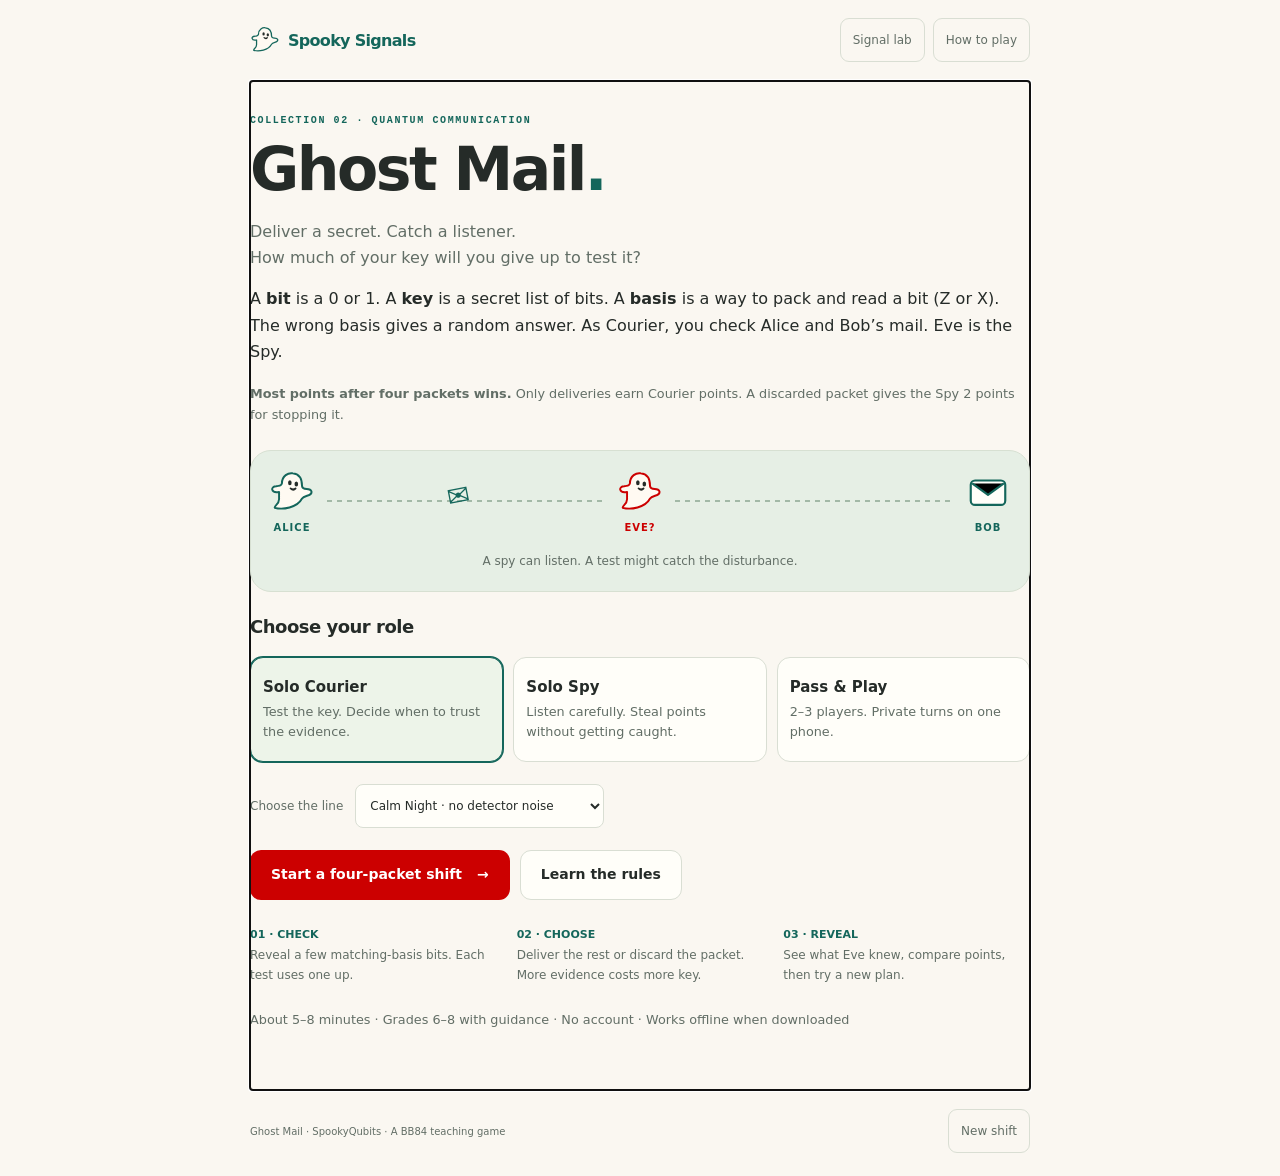
==== commit 3a0b7f7f: "Revise Ghost Mail and Ghost Relay for classroom play" ====
--- a/games/ghost-mail/index.html
+++ b/games/ghost-mail/index.html
@@ -10,6 +10,10 @@
 :root{color-scheme:light;--paper:#faf7f1;--white:#fffef9;--ink:#252b28;--muted:#626e66;--line:#d9ded3;--teal:#14665b;--red:#cc0000;--gold:#825d18;--pale:#e8f2e8;font-family: "Avenir Next", Avenir, "Segoe UI", system-ui, sans-serif;background:var(--paper);color:var(--ink);font-synthesis:none}*{box-sizing:border-box}body{margin:0}button,select,input{font:inherit}button,a,select{touch-action:manipulation}button{cursor:pointer}button,a{-webkit-tap-highlight-color:transparent}a{color:inherit}button:disabled{opacity:.45;cursor:default}button:focus-visible,a:focus-visible,select:focus-visible,summary:focus-visible{outline:3px solid #2178c4;outline-offset:4px}[hidden]{display:none!important}.shell{width:min(780px,calc(100% - 36px));margin:auto}.top{display:flex;align-items:center;justify-content:space-between;padding:18px 0;border-bottom:1px solid var(--line);gap:12px}.wordmark{display:flex;align-items:center;gap:8px;font-weight:850;font-size:16px;text-decoration:none;letter-spacing:-.7px}.wordmark svg{width:30px;height:30px}.top-tools{display:flex;gap:8px}.quiet{background:transparent;border:1px solid var(--line);border-radius:9px;color:var(--muted);padding:10px 12px;font-size:12px;min-height:44px}.quiet:hover{border-color:var(--teal);color:var(--teal)}.eyebrow{font:700 10px/1.5 ui-monospace,monospace;letter-spacing:1.6px;text-transform:uppercase;color:var(--teal);margin:0 0 10px}main{padding:32px 0 45px;min-height:calc(100dvh - 100px)}h1{font-size:clamp(39px,9vw,60px);letter-spacing:-2.5px;line-height:1.06;margin:0 0 17px}h2{font-size:clamp(27px,6vw,38px);letter-spacing:-1.1px;line-height:1.15;margin:0 0 14px}h3{font-size:18px;letter-spacing:-.5px;margin:0 0 9px}p{line-height:1.65;margin:0 0 15px}.lede{font-size:16px;color:var(--muted);max-width:590px}.intro-art{background:#e6efe5;border:1px solid #d7e0d2;border-radius:21px;margin:24px 0;padding:18px;position:relative;overflow:hidden;min-height:142px}.route{display:flex;align-items:center;justify-content:space-between;gap:12px}.station{display:grid;place-items:center;gap:7px;font-size:10px;font-weight:750;letter-spacing:1px;color:var(--teal)}.station svg{width:46px;height:46px}.post-line{height:2px;flex:1;background:repeating-linear-gradient(90deg,#a3b9a7 0 5px,transparent 5px 10px);position:relative}.flying-mail{font-size:27px;position:absolute;top:-20px;left:43%;transform:rotate(-11deg);color:var(--teal)}.art-caption{font-size:12px;color:var(--muted);margin:19px 0 0;text-align:center}.choices{display:grid;grid-template-columns:repeat(3,1fr);gap:10px;margin:20px 0}.choice{background:var(--white);border:1.5px solid var(--line);border-radius:13px;min-height:105px;padding:15px 12px;text-align:left;color:var(--ink)}.choice strong{display:block;font-size:15px;margin-bottom:6px}.choice small{display:block;font-size:11px;color:var(--muted);line-height:1.55}.choice[aria-pressed=true]{border-color:var(--teal);box-shadow:0 0 0 1px var(--teal);background:#edf4e9}.choice:hover{border-color:var(--teal)}.options-line{display:flex;gap:12px;align-items:center;flex-wrap:wrap;margin:22px 0;font-size:12px;color:var(--muted)}select{background:var(--white);border:1px solid var(--line);border-radius:8px;min-height:44px;padding:9px 30px 9px 10px;color:var(--ink);max-width:100%}.btn{display:inline-flex;justify-content:center;align-items:center;gap:15px;border:1px solid transparent;background:var(--red);color:white;min-height:50px;padding:13px 20px;border-radius:11px;font-size:14px;font-weight:750;line-height:1.4;text-decoration:none}.btn:hover{background:#a30000}.btn.secondary{background:var(--white);color:var(--ink);border-color:var(--line)}.btn.secondary:hover{background:#eaf0e5}.btn.danger{background:#a92331}.btn.danger:hover{background:#8e1524}.btn.wide{width:100%}.menu-actions{display:flex;gap:10px;flex-wrap:wrap}.fine{font-size:11px;color:var(--muted);line-height:1.7}.fine a{text-underline-offset:3px}.how-strip{display:grid;grid-template-columns:repeat(3,1fr);gap:20px;margin:28px 0 23px}.how-strip b{font-size:11px;display:block;color:var(--teal);margin-bottom:5px}.how-strip p{font-size:12px;color:var(--muted);margin:0}.shift-head{display:flex;justify-content:space-between;align-items:center;gap:12px;margin-bottom:20px}.shift-progress{display:flex;gap:6px;margin:6px 0 0}.shift-progress span{width:23px;height:5px;background:#d9dfd1;border-radius:4px}.shift-progress .done{background:var(--teal)}.shift-progress .current{background:#d79c58}.shift-round{font-size:12px;font-weight:700;color:var(--muted)}.scoreline{display:flex;gap:17px;font-size:10px;align-items:center;color:var(--muted)}.scoreline b{display:block;font-size:24px;line-height:1.2;color:var(--ink);text-align:right}.scoreline .spy b{color:var(--red)}.handoff{min-height:450px;display:flex;flex-direction:column;justify-content:center;text-align:center;align-items:center;max-width:530px;margin:auto;padding:30px 0}.handoff-icon{font-size:50px;margin-bottom:20px}.handoff .btn{margin-top:10px;width:min(340px,100%)}.role-badge{display:inline-flex;background:#e5eee3;color:var(--teal);border-radius:999px;padding:6px 10px;font-size:10px;font-weight:750;margin-bottom:13px}.role-badge.spy{background:#f8e3e1;color:var(--red)}.plan-grid{display:grid;grid-template-columns:repeat(4,1fr);gap:9px;margin:21px 0}.plan{background:var(--white);border:1.5px solid var(--line);padding:16px 9px;text-align:center;border-radius:12px;min-height:115px}.plan b{display:block;font-size:29px;letter-spacing:-1px;margin:3px 0}.plan span{font-size:10px;color:var(--muted)}.plan[aria-pressed=true]{background:#faeeea;border-color:var(--red);box-shadow:0 0 0 1px var(--red)}.plan small{font-size:10px;display:block;margin-top:7px;color:var(--red)}.insight{padding:15px 17px;border:1px solid var(--line);background:var(--white);border-radius:12px;font-size:13px;line-height:1.7;margin:19px 0}.insight strong{color:var(--teal)}.insight.warn{background:#fff4df;border-color:#e4d0a9;color:#72541f}.packet-ticket{border:1px solid var(--line);border-radius:16px;background:var(--white);padding:23px;margin:24px 0}.packet-title{display:flex;justify-content:space-between;gap:12px;align-items:center}.packet-title .stamp{border:2px solid var(--teal);padding:7px;font:700 9px ui-monospace,monospace;letter-spacing:1px;transform:rotate(7deg);color:var(--teal);border-radius:4px}.packet-ticket .fine{margin:10px 0 0}.counts{display:grid;grid-template-columns:repeat(3,1fr);gap:12px;margin:20px 0}.count{background:#eef1e7;border-radius:11px;padding:13px}.count b{display:block;font-size:29px;line-height:1.2;letter-spacing:-1px}.count span{font-size:10px;color:var(--muted);line-height:1.4;display:block;margin-top:4px}.count.alert{background:#f9e7e2}.count.alert b{color:var(--red)}.audit-title{display:flex;justify-content:space-between;gap:14px;align-items:center;margin:23px 0 10px}.audit-title h3{margin:0}.test-counter{font-size:11px;color:var(--muted)}.bits{display:grid;grid-template-columns:repeat(5,minmax(0,1fr));gap:9px;margin:0 0 17px}.bit{border:1.5px solid #cbd5ca;background:var(--white);border-radius:11px;color:var(--teal);min-height:88px;padding:8px 4px;display:flex;flex-direction:column;align-items:center;justify-content:space-between;gap:4px}.bit:hover:enabled{background:#e7f1e5;border-color:var(--teal)}.bit .index{font:600 9px ui-monospace,monospace;opacity:.7}.bit .seal{font-size:22px}.bit .basis{font:650 10px ui-monospace,monospace}.bit.match{background:#e6eee1;border-color:#b2c8ae;color:#3d633c}.bit.mismatch{background:#fae5e2;border-color:#dcada8;color:var(--red)}.bit.tested{opacity:1;cursor:default}.bit .values{font:700 13px ui-monospace,monospace}.bit .verdict{font-size:8px;font-weight:750}.evidence{font-size:13px;line-height:1.65;padding:14px 16px;border-radius:10px;background:#e8eee3;margin:15px 0}.evidence.warning{background:#fff1d9;color:#70511e}.audit-actions{display:grid;grid-template-columns:1fr 1fr;gap:10px;margin:19px 0 11px}.audit-actions .btn{padding-inline:12px}.reveal-banner{font-size:12px;line-height:1.65;color:var(--muted);margin:0 0 17px}.outcome-icon{font-size:41px;margin:6px 0 15px}.round-scores{display:grid;grid-template-columns:1fr 1fr;gap:12px;margin:22px 0}.round-score{padding:20px;border:1px solid var(--line);background:var(--white);border-radius:14px}.round-score>span{font-size:11px;font-weight:700;color:var(--muted)}.round-score strong{display:block;font-size:42px;letter-spacing:-2px;color:var(--teal);margin:4px 0}.round-score.spy strong{color:var(--red)}.round-score small{font-size:11px;line-height:1.6;display:block;color:var(--muted)}.summary-table{width:100%;border-collapse:collapse;margin:20px 0;font-size:12px}.summary-table th,.summary-table td{text-align:left;padding:12px 5px;border-bottom:1px solid var(--line);line-height:1.5}.summary-table td:last-child,.summary-table th:last-child{text-align:right}.summary-table th{font-size:10px;color:var(--muted)}.replay{margin:20px 0}.replay summary{font-size:13px;font-weight:750;cursor:pointer;min-height:44px;padding:12px 0}.replay-note{font-size:12px;color:var(--muted)}.replay-list{font:11px/1.7 ui-monospace,monospace;max-height:230px;overflow:auto;border:1px solid var(--line);padding:12px;border-radius:10px;background:var(--white)}.replay-list>div{padding:7px 0;border-bottom:1px solid #edf0e7}.replay-list>div:last-child{border:0}.round-story{font-size:14px;line-height:1.75}.progress-note{font-size:12px;color:var(--muted)}.final-mark{font-size:50px;margin:10px 0}.final-title{font-size:40px}.final-actions{display:flex;gap:10px;flex-wrap:wrap;margin:25px 0}.bottom{border-top:1px solid var(--line);padding:18px 0 23px;display:flex;align-items:center;justify-content:space-between;gap:16px;font-size:10px;color:var(--muted)}.bottom a{color:var(--teal);text-underline-offset:3px}.notice{min-height:0;font-size:12px;color:var(--red);margin:14px 0 0}.notice:empty{display:none}dialog{border:1px solid var(--line);border-radius:18px;background:var(--paper);color:var(--ink);padding:0;width:min(640px,calc(100% - 28px));max-height:88dvh}dialog::backdrop{background:#152c2388}.dialog-head{position:sticky;top:0;display:flex;justify-content:space-between;gap:20px;align-items:center;background:var(--paper);padding:18px 22px;border-bottom:1px solid var(--line);z-index:2}.dialog-head h2{font-size:23px;margin:0}.dialog-body{padding:22px}.dialog-body p,.dialog-body li{font-size:13px;line-height:1.75}.dialog-body li{margin-bottom:9px}.dialog-body h3{margin-top:24px}.dialog-body h3:first-child{margin-top:0}.lab-controls{display:grid;grid-template-columns:1fr 1fr;gap:13px;margin:19px 0}.lab-controls label{font-size:11px;color:var(--muted);display:flex;flex-direction:column;gap:7px}.lab-controls select{font-size:12px;width:100%}.lab-bars{display:grid;grid-template-columns:1fr 1fr;gap:14px;margin:18px 0}.lab-result{background:var(--white);border:1px solid var(--line);border-radius:12px;padding:15px}.lab-result b{font-size:32px;display:block}.lab-result span{font-size:11px;color:var(--muted)}.lab-bar{height:8px;background:#e0e5db;border-radius:9px;overflow:hidden;margin:8px 0}.lab-bar i{display:block;height:100%;background:var(--teal)}.rules-table{width:100%;font-size:12px;border-collapse:collapse;margin:14px 0}.rules-table th,.rules-table td{border:1px solid var(--line);padding:10px;text-align:left}.rules-table th{background:#e7eee1}.score-explainer{font-size:11px;line-height:1.7;color:var(--muted);margin-top:17px}.deck-intro{font-size:11px;color:var(--muted)}.empty{padding:25px;background:var(--white);border:1px solid var(--line);border-radius:12px}.sr-only{position:absolute;width:1px;height:1px;overflow:hidden;clip:rect(0,0,0,0);white-space:nowrap}
 @media(max-width:500px){.shell{width:calc(100% - 28px)}.top{padding:12px 0}.wordmark{font-size:14px}.wordmark svg{width:26px;height:26px}.quiet{font-size:10px;padding:9px}.top-tools{gap:6px}main{padding-top:26px}.lede{font-size:14px}.choices{gap:7px}.choice{min-height:119px;padding:13px 9px}.choice strong{font-size:12px}.choice small{font-size:10px}.how-strip{gap:13px}.how-strip p{font-size:11px}.how-strip b{font-size:10px}.menu-actions .btn{flex:1;padding:12px 10px;font-size:12px}.intro-art{padding:17px 13px}.plan-grid{gap:7px}.plan{padding:13px 5px;min-height:106px}.plan b{font-size:25px}.plan span,.plan small{font-size:9px}.counts{gap:8px}.count{padding:11px}.count b{font-size:25px}.count span{font-size:9px}.bits{gap:7px}.bit{min-height:84px}.bit .values{font-size:11px}.bit .index{font-size:8px}.audit-actions .btn{font-size:11px;padding:12px 8px;gap:6px}.packet-ticket{padding:18px}.packet-title h3{font-size:16px}.handoff{min-height:420px}.scoreline{gap:12px}.scoreline b{font-size:22px}.round-score{padding:15px}.round-score strong{font-size:35px}.round-story{font-size:13px}.final-title{font-size:34px}.dialog-head,.dialog-body{padding:17px}.dialog-head h2{font-size:20px}.options-line label{width:100%}.bottom{align-items:flex-start;flex-direction:column;gap:7px}.lab-controls{gap:10px}.top .quiet{min-height:44px}.art-caption{font-size:11px}}
 @media(prefers-reduced-motion:reduce){*{scroll-behavior:auto!important;animation:none!important;transition:none!important}}@media print{.top-tools,.bottom,dialog,.menu-actions,.choices,.options-line{display:none}main{padding:0}.shell{width:100%}}
+
+  .fine,.evidence,.score-explainer,.audit-title .test-counter,.bit .verdict,.bit .basis,.bit .index,.round-score small,.scoreline span,.choice small,.plan small,.count span,.lab-result span{font-size:max(.8rem,12px)}
+  .lab-controls .lab-noise{grid-column:1/-1;display:flex;align-items:center;gap:.45rem;min-height:44px;font-size:.85rem}.lab-controls .lab-noise input{width:auto;min-height:auto;margin:0}
+  .team-names{display:grid;gap:.55rem;margin:.8rem 0}.team-names input{display:block;width:100%;min-height:44px;padding:.4rem .6rem;font:inherit}
 </style>
 </head>
 <body>
@@ -21,17 +25,17 @@
 <footer class="bottom"><span>Ghost Mail · SpookyQubits · A BB84 teaching game</span><button class="quiet" id="menu-open">New shift</button></footer>
 </div>
 <dialog id="help-dialog" aria-labelledby="help-title"><div class="dialog-head"><h2 id="help-title">The mailroom rules</h2><button class="quiet" data-close="help-dialog">Close</button></div><div class="dialog-body">
-<h3>Your choices change the outcome</h3><p><b>Courier:</b> test a few retained bits, then deliver or discard the rest. Testing reveals both values publicly, so every tested bit is removed from the key. <b>Spy:</b> secretly choose how many signals to intercept. More listening can reveal more bits, but usually causes more detectable errors.</p>
+<h3>Your choices change the outcome</h3><p><b>Courier:</b> test a few retained bits, then deliver or discard the rest. Testing reveals both values publicly, so every tested bit is removed from the key. <b>Spy:</b> secretly choose how many signals to intercept. More listening can reveal more bits and cause more errors. The Spy can intercept up to 80 signals over a whole shift.</p>
 <p>A shift has four packets. The Courier and Spy compare their total points at the end. All messages and bits are fictional; this game does not create a real encryption key.</p>
-<table class="rules-table"><tr><th>What happens</th><th>Game points</th></tr><tr><td>Deliver a correct bit Eve does not know</td><td>Courier +1</td></tr><tr><td>Deliver a bit Eve knows or Bob reads incorrectly</td><td>Courier −2, counted once</td></tr><tr><td>Eve knows a delivered bit</td><td>Spy +2</td></tr><tr><td>Discard after finding a mismatch</td><td>Courier +4; Spy 0</td></tr><tr><td>Discard without finding a mismatch</td><td>Both 0</td></tr></table>
+<table class="rules-table"><tr><th>What happens</th><th>Game points</th></tr><tr><td>Deliver a correct bit Eve does not know</td><td>Courier +1</td></tr><tr><td>Deliver a bit Eve knows or Bob reads incorrectly</td><td>Courier −2, counted once</td></tr><tr><td>Eve knows a delivered bit</td><td>Spy +2</td></tr><tr><td>Deliver at least 15 correct, private bits with no exposed or wrong bits</td><td>Courier +6 clean packet bonus</td></tr><tr><td>Discard a packet</td><td>Courier 0; Spy +2 for blocking a delivery</td></tr></table>
 <h3>What is actually quantum here?</h3><p>Alice prepares each bit in basis <b>Z</b> or <b>X</b>. Bob independently chooses a basis. Matching bases preserve the prepared bit in the ideal model; different bases give a random measurement result. They publicly compare bases and keep only matching positions. Eve does not know their bases when she intercepts.</p>
 <p>If Eve measures in a different basis, her re-prepared signal can change Bob’s later result. The full random-basis intercept-and-resend attack produces a <b>25% average error rate among retained bits</b> in the ideal model. A small sample can miss it. In Noisy Night, an additional 6% independent detector readout error can also cause mismatches.</p>
 <h3>Evidence has limits</h3><p>No mismatches does not prove that no one listened. A mismatch shows disturbance; it need not identify its cause. The after-round replay reveals the simulator’s hidden information to explain the score. Real players cannot see that information during a real protocol.</p>
 <p>The scoring system is a game rule, not a security calculation. Real quantum key distribution also needs an authenticated classical channel, reconciliation, privacy amplification, and a finite-key security analysis.</p>
-<h3>Play together on one phone</h3><p>Choose Pass &amp; Play. The Spy privately sets a plan, then passes the covered phone to the Courier team. Two players can take one role each; with three players, one Courier teammate chooses tests and the other makes the delivery decision. Swap roles after a shift. This is a classroom honor system.</p>
-<p class="fine">Physics: Bennett and Brassard’s <a href="https://arxiv.org/abs/2003.06557" target="_blank" rel="noopener">BB84 protocol</a>. Educational precedents include <a href="https://doi.org/10.1103/PhysRevPhysEducRes.16.010126" target="_blank" rel="noopener">DeVore and Singh’s tutorial</a> and <a href="https://www.cryptool.org/en/posts/bb84-quantum-key-distribution/" target="_blank" rel="noopener">CrypTool’s BB84 activity</a>. Game design and code prepared for SpookyQubits.</p>
+<h3>Play together on one phone</h3><p>Choose Pass &amp; Play. The Spy privately sets a plan, then passes the covered phone to the Courier team. Two players can take one role each; with three players, one Courier teammate chooses tests and the other makes the delivery decision. After the first shift, the game swaps the two teams. After the second shift, it adds each team’s points across both roles. This is a classroom honor system.</p>
+<p><a id="teacher-guide" href="guide.html">Facilitator guide</a></p><p class="fine">Physics: Bennett and Brassard’s <a href="https://arxiv.org/abs/2003.06557" target="_blank" rel="noopener">BB84 protocol</a>. Educational precedents include <a href="https://doi.org/10.1103/PhysRevPhysEducRes.16.010126" target="_blank" rel="noopener">DeVore and Singh’s tutorial</a> and <a href="https://www.cryptool.org/en/posts/bb84-quantum-key-distribution/" target="_blank" rel="noopener">CrypTool’s BB84 activity</a>. Game design and code prepared for SpookyQubits.</p>
 </div></dialog>
-<dialog id="lab-dialog" aria-labelledby="lab-title"><div class="dialog-head"><h2 id="lab-title">Signal lab</h2><button class="quiet" data-close="lab-dialog">Close</button></div><div class="dialog-body"><p>Prepare a bit, choose who measures it, then run 200 fresh signals. Each signal is a new preparation. See how the results change when the bases match—or do not.</p><div class="lab-controls"><label>Alice’s bit<select id="lab-bit"><option value="0">0</option><option value="1">1</option></select></label><label>Alice’s basis<select id="lab-alice"><option value="0">Z · straight</option><option value="1">X · diagonal</option></select></label><label>Bob’s basis<select id="lab-bob"><option value="0">Z · straight</option><option value="1">X · diagonal</option></select></label><label>Eve’s action<select id="lab-eve"><option value="off">Do not intercept</option><option value="0">Measure in Z and resend</option><option value="1">Measure in X and resend</option></select></label></div><button class="btn wide" id="lab-run">Run 200 fresh signals</button><div id="lab-output" aria-live="polite"><p class="fine" style="margin-top:15px">Start with matching bases and no Eve, then change one choice.</p></div></div></dialog>
+<dialog id="lab-dialog" aria-labelledby="lab-title"><div class="dialog-head"><h2 id="lab-title">Signal lab</h2><button class="quiet" data-close="lab-dialog">Close</button></div><div class="dialog-body"><p>Prepare a bit, choose who measures it, then run 200 fresh signals. Each signal is a new preparation. See how the results change when the bases match—or do not.</p><div class="lab-controls"><label>Alice’s bit<select id="lab-bit"><option value="0">0</option><option value="1">1</option></select></label><label>Alice’s basis<select id="lab-alice"><option value="0">Z · straight</option><option value="1">X · diagonal</option></select></label><label>Bob’s basis<select id="lab-bob"><option value="0">Z · straight</option><option value="1">X · diagonal</option></select></label><label>Eve’s action<select id="lab-eve"><option value="off">Do not intercept</option><option value="0">Measure in Z and resend</option><option value="1">Measure in X and resend</option><option value="random">Random Z or X</option></select></label><label class="lab-noise"><input type="checkbox" id="lab-noise"> Add 6% detector noise</label></div><button class="btn wide" id="lab-run">Run 200 fresh signals</button><div id="lab-output" aria-live="polite"><p class="fine" style="margin-top:15px">Start with matching bases and no Eve, then change one choice.</p></div></div></dialog>
 <noscript><p style="padding:30px">Ghost Mail needs JavaScript to simulate signal measurements. Enable JavaScript, then reload the game.</p></noscript>
 <script id="ghost-mail-core">
 (function(root){
@@ -61,13 +65,13 @@
     const errors=tested.filter(id=>packet.signals[id].aBit!==packet.signals[id].bBit).length;
     const known=remaining.filter(s=>s.known).length,wrong=remaining.filter(s=>s.aBit!==s.bBit).length;
     const good=remaining.filter(s=>!s.known&&s.aBit===s.bBit).length,bad=remaining.length-good;
-    const delivered=decision==='deliver';
-    return{decision,tested:tested.length,errors,remaining:remaining.length,known,wrong,good,bad,courier:delivered?good-2*bad:errors>0?4:0,spy:delivered?2*known:0};
-  }
-  function autoAudit(packet,checks=5,rng=Math.random){
+    const delivered=decision==='deliver', bonus=delivered&&good>=15&&bad===0?6:0;
+    return{decision,tested:tested.length,errors,remaining:remaining.length,known,wrong,good,bad,bonus,courier:delivered?good-2*bad+bonus:0,spy:delivered?2*known:2};
+  }
+  function autoAudit(packet,checks=5,rng=Math.random,tolerance=0){
     const tested=shuffled(packet.sifted,rng).slice(0,Math.max(0,Math.min(checks,packet.sifted.length-1)));
-    const errors=tested.some(id=>packet.signals[id].aBit!==packet.signals[id].bBit);
-    return{tested,decision:errors||packet.sifted.length===0?'discard':'deliver'};
+    const errors=tested.filter(id=>packet.signals[id].aBit!==packet.signals[id].bBit).length;
+    return{tested,decision:errors>tolerance||packet.sifted.length===0?'discard':'deliver'};
   }
   root.GhostMailCore={bit,measure,shuffled,makePacket,settle,autoAudit};
 })(typeof window!=='undefined'?window:globalThis);
@@ -78,69 +82,100 @@
   const C=window.GhostMailCore,$=s=>document.querySelector(s),app=$('#app');
   const ROUTES=['The Rooftops','The Night Ferry','Clocktower Lane','The Observatory'];
   const rng=()=>{if(globalThis.crypto?.getRandomValues){const a=new Uint32Array(1);crypto.getRandomValues(a);return a[0]/4294967296;}return Math.random();};
-  let selectedMode='courier',selectedNoise='calm',selectedPlan=20,selectedPolicy='random',S=null;
+  let selectedMode='courier',selectedNoise='calm',selectedPlan=null,S=null,teams=['Team 1','Team 2'],series=null;
   const signed=n=>n>0?'+'+n:String(n);
   const basis=n=>n===0?'Z':'X';
   const esc=t=>String(t).replace(/[&<>"']/g,c=>({'&':'&amp;','<':'&lt;','>':'&gt;','"':'&quot;',"'":'&#39;'}[c]));
   function render(html,preserve=false){app.innerHTML=html;$('#notice').textContent='';if(!preserve){try{app.focus({preventScroll:true});}catch(_){}window.scrollTo({top:0,behavior:'instant'});}}
-  function head(){return `<div class="shift-head"><div><div class="shift-round">Packet ${S.round+1} of 4 · ${ROUTES[S.round]}</div><div class="shift-progress" aria-hidden="true">${ROUTES.map((_,i)=>`<span class="${i<S.round?'done':i===S.round?'current':''}"></span>`).join('')}</div></div><div class="scoreline"><span>Courier<b>${S.courier}</b></span><span class="spy">Spy<b>${S.spy}</b></span></div></div>`;}
+  function head(){return `<div class="shift-head"><div><div class="shift-round">Packet ${S.round+1} of 4 · ${ROUTES[S.round]}</div><div class="shift-progress" aria-hidden="true">${ROUTES.map((_,i)=>`<span class="${i<S.round?'done':i===S.round?'current':''}"></span>`).join('')}</div></div><div class="scoreline"><span>${S.mode==='group'?esc(teams[series.shift])+' · Courier':'Courier'}<b>${S.courier}</b></span><span class="spy">${S.mode==='group'?esc(teams[1-series.shift])+' · Spy':'Spy'}<b>${S.spy}</b></span></div></div>`;}
   function menu(){
-    S=null;
-    render(`<p class="eyebrow">Collection 02 · Quantum communication</p><h1>Ghost Mail<span style="color:var(--teal)">.</span></h1><p class="lede">Deliver a secret. Catch a listener.<br>How much of your key will you give up to test it?</p><div class="intro-art"><div class="route"><div class="station"><svg style="color:var(--teal)" aria-hidden="true"><use href="#ghost"/></svg>ALICE</div><div class="post-line"><span class="flying-mail" aria-hidden="true">✉</span></div><div class="station" style="color:var(--red)"><svg aria-hidden="true"><use href="#ghost"/></svg>EVE?</div><div class="post-line"></div><div class="station"><svg style="color:var(--teal)" aria-hidden="true"><use href="#mail"/></svg>BOB</div></div><p class="art-caption">A spy can listen. A test might catch the disturbance.</p></div><h3>Choose your role</h3><div class="choices" role="group" aria-label="Play mode"><button class="choice" data-mode="courier" aria-pressed="${selectedMode==='courier'}"><strong>Solo Courier</strong><small>Test the key. Decide when to trust the evidence.</small></button><button class="choice" data-mode="spy" aria-pressed="${selectedMode==='spy'}"><strong>Solo Spy</strong><small>Listen carefully. Steal points without getting caught.</small></button><button class="choice" data-mode="group" aria-pressed="${selectedMode==='group'}"><strong>Pass &amp; Play</strong><small>2–3 players. Private turns on one phone.</small></button></div><div class="options-line"><label for="weather">Choose the line</label><select id="weather"><option value="calm" ${selectedNoise==='calm'?'selected':''}>Calm Night · no detector noise</option><option value="noisy" ${selectedNoise==='noisy'?'selected':''}>Noisy Night · 6% detector error</option></select></div><div class="menu-actions"><button class="btn" data-action="start">Start a four-packet shift <span aria-hidden="true">→</span></button><button class="btn secondary" data-action="help">Learn the rules</button></div><div class="how-strip"><div><b>01 · CHECK</b><p>Reveal a few matching-basis bits. Each test uses one up.</p></div><div><b>02 · CHOOSE</b><p>Deliver the rest or discard the packet. More evidence costs more key.</p></div><div><b>03 · REVEAL</b><p>See what Eve knew, compare points, then try a new plan.</p></div></div><p class="fine">About 5–8 minutes · Grades 6–8 with guidance · No account · Works offline when downloaded</p>`);
-  }
-  function start(){S={mode:selectedMode,noise:selectedNoise==='noisy'?.06:0,round:0,courier:0,spy:0,history:[],packet:null,tested:[],phase:'start',checks:5};beginRound();}
+    S=null;series=null;
+    render(`<p class="eyebrow">Collection 02 · Quantum communication</p><h1>Ghost Mail<span style="color:var(--teal)">.</span></h1><p class="lede">Deliver a secret. Catch a listener.<br>How much of your key will you give up to test it?</p><p>A <b>bit</b> is a 0 or 1. A <b>key</b> is a secret list of bits. A <b>basis</b> is a way to pack and read a bit (Z or X). The wrong basis gives a random answer. As Courier, you check Alice and Bob’s mail. Eve is the Spy.</p><p class="score-explainer"><b>Most points after four packets wins.</b> Only deliveries earn Courier points. A discarded packet gives the Spy 2 points for stopping it.</p><div class="intro-art"><div class="route"><div class="station"><svg style="color:var(--teal)" aria-hidden="true"><use href="#ghost"/></svg>ALICE</div><div class="post-line"><span class="flying-mail" aria-hidden="true">✉</span></div><div class="station" style="color:var(--red)"><svg aria-hidden="true"><use href="#ghost"/></svg>EVE?</div><div class="post-line"></div><div class="station"><svg style="color:var(--teal)" aria-hidden="true"><use href="#mail"/></svg>BOB</div></div><p class="art-caption">A spy can listen. A test might catch the disturbance.</p></div><h3>Choose your role</h3><div class="choices" role="group" aria-label="Play mode"><button class="choice" data-mode="courier" aria-pressed="${selectedMode==='courier'}"><strong>Solo Courier</strong><small>Test the key. Decide when to trust the evidence.</small></button><button class="choice" data-mode="spy" aria-pressed="${selectedMode==='spy'}"><strong>Solo Spy</strong><small>Listen carefully. Steal points without getting caught.</small></button><button class="choice" data-mode="group" aria-pressed="${selectedMode==='group'}"><strong>Pass &amp; Play</strong><small>2–3 players. Private turns on one phone.</small></button></div>${selectedMode==='group'?'<div class="team-names"><label>First Courier team <input id="team-0" maxlength="28" value="'+esc(teams[0])+'"></label><label>First Spy team <input id="team-1" maxlength="28" value="'+esc(teams[1])+'"></label></div>':''}<div class="options-line"><label for="weather">Choose the line</label><select id="weather"><option value="calm" ${selectedNoise==='calm'?'selected':''}>Calm Night · no detector noise</option><option value="noisy" ${selectedNoise==='noisy'?'selected':''}>Noisy Night · 6% detector error</option></select></div><div class="menu-actions"><button class="btn" data-action="start">Start a four-packet shift <span aria-hidden="true">→</span></button><button class="btn secondary" data-action="help">Learn the rules</button></div><div class="how-strip"><div><b>01 · CHECK</b><p>Reveal a few matching-basis bits. Each test uses one up.</p></div><div><b>02 · CHOOSE</b><p>Deliver the rest or discard the packet. More evidence costs more key.</p></div><div><b>03 · REVEAL</b><p>See what Eve knew, compare points, then try a new plan.</p></div></div><p class="fine">About 5–8 minutes · Grades 6–8 with guidance · No account · Works offline when downloaded</p>`);
+  }
+  function start(second=false){
+    if(selectedMode==='group'&&!second) {
+      teams=teams.map((name,i)=>$('#team-'+i)?.value.trim()||name);
+      series={shift:0,scores:[0,0]};
+    }
+    S={mode:selectedMode,noise:selectedNoise==='noisy'?.06:0,round:0,courier:0,spy:0,history:[],packet:null,tested:[],phase:'start',checks:5,tolerance:0,spyBudget:80};
+    beginRound();
+  }
+  function limitTests(){return S.noise?12:8;}
   function beginRound(){
-    S.packet=null;S.tested=[];S.checks=3+Math.floor(rng()*4);selectedPlan=20;selectedPolicy='random';
+    S.packet=null;S.tested=[];selectedPlan=null;
+    const checks=S.noise?[3,5,7,9,11,12]:[2,3,4,5,7,8];
+    S.checks=checks[Math.floor(rng()*checks.length)];
+    S.tolerance=S.noise&&S.checks>=7?1:0;
     if(S.mode==='courier'){
-      const plans=[0,0,10,20,20,40];
-      S.packet=C.makePacket({intercept:plans[Math.floor(rng()*plans.length)],noise:S.noise},rng);transit();
+      const plans=[0,0,10,20,20,40].filter(plan=>plan<=S.spyBudget);
+      const intercept=plans[Math.floor(rng()*plans.length)];
+      S.spyBudget-=intercept;
+      S.packet=C.makePacket({intercept,noise:S.noise},rng);transit();
     }else if(S.mode==='group')handoff('Spy','Keep your plan private. The Courier team should look away.','spy');
     else spyPlan();
   }
-  function handoff(role,copy,next){S.phase='handoff';render(`${head()}<div class="handoff"><div class="handoff-icon" aria-hidden="true">✉</div><p class="eyebrow">Private turn</p><h2>Hand the phone<br>to the ${role}.</h2><p class="lede">${copy}</p><button class="btn" data-action="handoff" data-next="${next}">I’m the ${role} · ready</button><p class="fine" style="margin-top:18px">No peeking. We’ll reveal the whole story after the decision.</p></div>`);}
+  function handoff(role,copy,next){S.phase='handoff';render(`${head()}<div class="handoff"><div class="handoff-icon" aria-hidden="true">✉</div><p class="eyebrow">Private turn</p><h2>Hand the phone<br>to ${S.mode==='group'?esc(teams[role==='Courier'?series.shift:1-series.shift])+' · '+role:'the '+role}.</h2><p class="lede">${copy}</p><button class="btn" data-action="handoff" data-next="${next}">I’m the ${role} · ready</button><p class="fine" style="margin-top:18px">No peeking. We’ll reveal the whole story after the decision.</p></div>`);}
   function spyPlan(){
     S.phase='spy';
-    render(`${head()}<span class="role-badge spy">Private · Spy’s turn</span><h2>How much will<br>you listen?</h2><p class="lede">Intercept more signals to learn more. But every extra listen risks leaving a trace.</p>${S.mode==='spy'?`<div class="insight">This computer Courier will test <strong>${S.checks} random retained bits</strong> and discard if any disagree. Plan around that.</div>`:'<div class="insight">The Courier team can test up to <strong>8 retained bits</strong>. They won’t see your plan.</div>'}<div class="plan-grid" role="group" aria-label="Signals to intercept">${[[0,'Stay quiet'],[10,'Light touch'],[20,'Bold move'],[40,'All in']].map(([n,t])=>`<button class="plan" data-plan="${n}" aria-pressed="${selectedPlan===n}"><span>${t}</span><b>${n}</b><span>of 40 signals</span><small>${n/40*100}% interception</small></button>`).join('')}</div><div class="options-line"><label for="spy-basis">Measurement plan</label><select id="spy-basis"><option value="random" ${selectedPolicy==='random'?'selected':''}>Random Z or X for each signal</option><option value="Z" ${selectedPolicy==='Z'?'selected':''}>Always measure in Z</option><option value="X" ${selectedPolicy==='X'?'selected':''}>Always measure in X</option></select></div><p class="fine">You don’t know Alice’s or Bob’s basis when you intercept. Matching Alice’s basis tells you her bit; the wrong basis can disturb Bob’s result.</p><button class="btn danger wide" data-action="lock-plan">Lock my secret plan <span aria-hidden="true">→</span></button>`);
-  }
-  function lockPlan(){S.packet=C.makePacket({intercept:selectedPlan,policy:selectedPolicy,noise:S.noise},rng);if(S.mode==='group')handoff('Courier','The Spy’s plan is locked. If two people are on the Courier team, let one choose tests and the other make the final call.','transit');else computerTurn();}
+    render(`${head()}<span class="role-badge spy">Private · Spy’s turn</span><h2>How much will<br>you listen?</h2><p class="lede">Intercept more signals to learn more. Each extra listen risks leaving a trace. <b>${S.spyBudget} of 80 listens</b> remain for this shift.</p>${S.mode==='spy'?`<div class="insight">This computer Courier will test <strong>${S.checks} random retained bits</strong> and discard if more than ${S.tolerance} disagree. Plan around that.</div>`:`<div class="insight">The Courier team can test up to <strong>${limitTests()} retained bits</strong>. They won’t see your plan.</div>`}<div class="plan-grid" role="group" aria-label="Signals to intercept">${[[0,'Stay quiet'],[10,'Light touch'],[20,'Bold move'],[40,'All in']].map(([n,t])=>`<button class="plan" data-plan="${n}" aria-pressed="${selectedPlan===n}" ${n>S.spyBudget?'disabled':''}><span>${t}</span><b>${n}</b><span>of 40 signals</span><small>${n/40*100}% interception</small></button>`).join('')}</div><p class="fine">You don’t know Alice’s or Bob’s basis when you intercept. Matching Alice’s basis tells you her bit; the wrong basis can disturb Bob’s result.</p><button class="btn danger wide" data-action="lock-plan" ${selectedPlan===null?'disabled':''}>Lock my secret plan <span aria-hidden="true">→</span></button>`);
+  }
+  function lockPlan(){if(S.phase!=='spy'||selectedPlan===null||selectedPlan>S.spyBudget)return;S.spyBudget-=selectedPlan;S.packet=C.makePacket({intercept:selectedPlan,noise:S.noise},rng);if(S.mode==='group')handoff('Courier','The Spy’s plan is locked. If two people are on the Courier team, let one choose tests and the other make the final call.','transit');else computerTurn();}
   function transit(){
     S.phase='transit';
     render(`${head()}<span class="role-badge">Courier’s turn</span><h2>The packet<br>has arrived.</h2><p class="lede">Alice prepared 40 random signals. Bob measured each in his own randomly chosen basis. Now they can compare their bases publicly.</p><div class="packet-ticket"><div class="packet-title"><div><p class="eyebrow" style="margin-bottom:5px">${ROUTES[S.round]}</p><h3>40 signals · values sealed</h3></div><span class="stamp">NIGHT MAIL</span></div><p class="fine">Keep positions where their bases match. Discard the others. Comparing bases does not reveal their bit values.</p></div><div class="insight ${S.noise?'warn':''}">${S.noise?'Noisy Night: the detector independently flips about 6% of Bob’s results. An error may come from noise or Eve.':'Calm Night: there is no extra detector noise. Eve’s hidden plan can change from packet to packet.'}</div><button class="btn wide" data-action="sift">Compare bases <span aria-hidden="true">→</span></button>`);
   }
   function audit(preserve=false){
     S.phase='audit';const p=S.packet,remaining=p.sifted.length-S.tested.length,errors=S.tested.filter(id=>p.signals[id].aBit!==p.signals[id].bBit).length;
-    const maxTests=Math.max(0,Math.min(8,p.sifted.length-1)),left=Math.max(0,maxTests-S.tested.length);
-    let evidence=!S.tested.length?'No tests yet. Every extra check uses one bit of your possible key.':errors?`${errors} mismatch${errors===1?'':'es'} in ${S.tested.length} test${S.tested.length===1?'':'s'}. The packet is disturbed.${S.noise?' Noise or Eve could be responsible.':' That is a trace worth investigating.'}`:`All ${S.tested.length} test${S.tested.length===1?' matches':'s match'}. That is encouraging, but Eve might still have listened.`;
-    render(`${head()}<span class="role-badge">Courier’s audit</span><h2>Check a little.<br>Risk the rest?</h2><p class="deck-intro">${p.sifted.length} of 40 signals had matching bases. ${40-p.sifted.length} other positions were discarded.</p><div class="counts"><div class="count"><b>${remaining}</b><span>bits left to deliver</span></div><div class="count"><b>${S.tested.length}</b><span>bits made public</span></div><div class="count ${errors?'alert':''}"><b>${errors}</b><span>mismatches found</span></div></div><div class="audit-title"><h3>Tap an envelope to test it</h3><span class="test-counter">${left} checks left</span></div>${p.sifted.length?`<div class="bits">${p.sifted.map(id=>{const s=p.signals[id],tested=S.tested.includes(id),m=s.aBit===s.bBit;return `<button class="bit ${tested?'tested '+(m?'match':'mismatch'):''}" data-test="${id}" ${tested||left===0?'disabled':''} aria-label="${tested?`Signal ${id+1}: Alice ${s.aBit}, Bob ${s.bBit}, ${m?'match':'mismatch'}`:`Test signal ${id+1}, basis ${basis(s.aBasis)}`}"><span class="index">#${String(id+1).padStart(2,'0')}</span>${tested?`<span class="values">${s.aBit} ${m?'=':'≠'} ${s.bBit}</span><span class="verdict">${m?'MATCH':'MISMATCH'}</span>`:'<span class="seal" aria-hidden="true">✉</span><span class="basis">'+basis(s.aBasis)+'</span>'}</button>`;}).join('')}</div>`:'<div class="empty">No bases matched this time. Discard this empty packet and try the next route.</div>'}<button class="quiet" data-action="test-random" ${left===0?'disabled':''}>Test one random bit</button><div class="evidence ${errors?'warning':''}" role="status" aria-live="polite">${evidence}</div><div class="audit-actions"><button class="btn" data-action="deliver" ${remaining===0?'disabled':''}>Deliver ${remaining} bit${remaining===1?'':'s'} <span aria-hidden="true">→</span></button><button class="btn secondary" data-action="discard">Discard this packet</button></div><p class="score-explainer">Deliver: +1 per correct, private bit; −2 per exposed or incorrect bit. The Spy gets +2 for each delivered bit they know. Discard after finding a mismatch: Courier +4. Tested bits never count toward a delivery.</p>`,preserve);
-  }
-  function testBit(id){if(S.phase!=='audit'||!S.packet.sifted.includes(id)||S.tested.includes(id))return;const max=Math.min(8,S.packet.sifted.length-1);if(S.tested.length>=max)return;S.tested.push(id);audit(true);const next=app.querySelector(`[data-test]:not(:disabled)` )||app.querySelector('[data-action=deliver]:not(:disabled)')||app.querySelector('[data-action=discard]');next?.focus({preventScroll:true});}
+    const maxTests=Math.max(0,Math.min(limitTests(),p.sifted.length-1)),left=Math.max(0,maxTests-S.tested.length);
+    let evidence=!S.tested.length?'No tests yet. Every extra check uses one bit of your possible key.':errors?`${errors} mismatch${errors===1?'':'es'} in ${S.tested.length} test${S.tested.length===1?'':'s'}. The packet is disturbed.${S.noise?' Noise or Eve could be responsible.':' That is a trace worth investigating.'}`:`${S.tested.length===1?'One test matches':`All ${S.tested.length} tests match`}. That is encouraging, but Eve might still have listened.`;
+    render(`${head()}<span class="role-badge">Courier’s audit</span><h2>Check a little.<br>Risk the rest?</h2><p class="deck-intro">${p.sifted.length} of 40 signals had matching bases. ${40-p.sifted.length} other positions were discarded.</p><div class="counts"><div class="count"><b>${remaining}</b><span>bits left to deliver</span></div><div class="count"><b>${S.tested.length}</b><span>bits made public</span></div><div class="count ${errors?'alert':''}"><b>${errors}</b><span>mismatches found</span></div></div><div class="audit-title"><h3>Tap an envelope to test it</h3><span class="test-counter">${left} checks left</span></div>${p.sifted.length?`<div class="bits">${p.sifted.map(id=>{const s=p.signals[id],tested=S.tested.includes(id),m=s.aBit===s.bBit;return `<button class="bit ${tested?'tested '+(m?'match':'mismatch'):''}" data-test="${id}" ${tested||left===0?'disabled':''} aria-label="${tested?`Signal ${id+1}: Alice ${s.aBit}, Bob ${s.bBit}, ${m?'match':'mismatch'}`:`Test signal ${id+1}, basis ${basis(s.aBasis)}`}"><span class="index">#${String(id+1).padStart(2,'0')}</span>${tested?`<span class="values">${s.aBit} ${m?'=':'≠'} ${s.bBit}</span><span class="verdict">${m?'MATCH':'MISMATCH'}</span>`:'<span class="seal" aria-hidden="true">✉</span><span class="basis">'+basis(s.aBasis)+'</span>'}</button>`;}).join('')}</div>`:'<div class="empty">No bases matched this time. Discard this empty packet and try the next route.</div>'}<button class="quiet" data-action="test-random" ${left===0?'disabled':''}>Test one random bit</button><div class="evidence ${errors?'warning':''}">${evidence}${S.noise&&S.tested.length?` Sample mismatch rate: ${Math.round(100*errors/S.tested.length)}%. Noise alone averages 6% across many bits. A small sample can vary widely.`: ''}</div><div class="audit-actions"><button class="btn" data-action="deliver" ${remaining===0?'disabled':''}>Deliver ${remaining} bit${remaining===1?'':'s'} <span aria-hidden="true">→</span></button><button class="btn secondary" data-action="discard">Discard this packet</button></div><p class="score-explainer">Deliver: +1 per correct, private bit; −2 per exposed or incorrect bit. The Spy gets +2 for each delivered bit they know. A packet with at least 15 correct, private bits and no bad bits earns 6 extra points. ${remaining<15?'Too few bits remain for that bonus.':'The bonus is still possible.'} Discard: Spy +2 for blocking mail. Tested bits never count toward a delivery. Most points after four packets wins.</p>`,preserve);
+  }
+  function testBit(id){
+    if(S.phase!=='audit'||!S.packet.sifted.includes(id)||S.tested.includes(id))return;
+    const max=Math.min(limitTests(),S.packet.sifted.length-1);if(S.tested.length>=max)return;
+    const signal=S.packet.signals[id],match=signal.aBit===signal.bBit;
+    S.tested.push(id);audit(true);
+    $('#notice').textContent=`Signal ${id+1}: Alice ${signal.aBit}, Bob ${signal.bBit}, ${match?'match':'mismatch'}.`;
+    const remaining=[...app.querySelectorAll('[data-test]:not(:disabled)')];
+    const next=remaining.find(button=>Number(button.dataset.test)>id)||remaining[0]||app.querySelector('.audit-title h3');
+    if(remaining.length===0)next.setAttribute('tabindex','-1');
+    next.focus({preventScroll:true});
+  }
   function computerTurn(){
     S.phase='computer';
-    render(`${head()}<span class="role-badge spy">Your plan is sealed</span><h2>Now the Courier<br>makes the call.</h2><p class="lede">The computer will compare bases, test ${S.checks} random retained bits, and discard if it finds a mismatch.</p><div class="packet-ticket"><p class="eyebrow">No changing the plan now</p><h3>${S.packet.plan.intercept} signals intercepted</h3><p class="fine">${S.packet.plan.policy==='random'?'You used a fresh random basis each time.':'You always measured in '+S.packet.plan.policy+'.'} ${S.noise?'Detector noise is also active.':'The line has no extra noise.'}</p></div><button class="btn wide" data-action="computer-audit">See the Courier’s audit <span aria-hidden="true">→</span></button>`);
+    render(`${head()}<span class="role-badge spy">Your plan is sealed</span><h2>Now the Courier<br>makes the call.</h2><p class="lede">The computer will compare bases, test ${S.checks} random retained bits, and discard if more than ${S.tolerance} disagree.</p><div class="packet-ticket"><p class="eyebrow">No changing the plan now</p><h3>${S.packet.plan.intercept} signals intercepted</h3><p class="fine">${S.packet.plan.policy==='random'?'You used a fresh random basis each time.':'You always measured in '+S.packet.plan.policy+'.'} ${S.noise?'Detector noise is also active.':'The line has no extra noise.'}</p></div><button class="btn wide" data-action="computer-audit">See the Courier’s audit <span aria-hidden="true">→</span></button>`);
   }
   function resolve(decision){
     if(!['audit','computer'].includes(S.phase))return;
-    if(S.phase==='computer'){const a=C.autoAudit(S.packet,S.checks,rng);S.tested=a.tested;decision=a.decision;}
+    if(S.phase==='computer'){const a=C.autoAudit(S.packet,S.checks,rng,S.tolerance);S.tested=a.tested;decision=a.decision;}
     const result=C.settle(S.packet,S.tested,decision);S.courier+=result.courier;S.spy+=result.spy;S.history.push(result);S.result=result;S.phase='result';showResult();
   }
   function showResult(){
     const r=S.result,p=S.packet,delivered=r.decision==='deliver';
-    const title=delivered?r.bad===0?'A clean delivery.':r.known?'Eve got into the mail.':'The bits got scrambled.':r.errors?'You found a disturbance.':'You played it safe.';
-    const story=delivered?`${r.remaining} untested bits were delivered. ${r.good} were correct and unknown to Eve. ${r.bad} were exposed or incorrect; each counts once for the Courier’s penalty.`:r.errors?`You discarded the packet after finding ${r.errors} mismatch${r.errors===1?'':'es'}. No remaining bits were delivered. The Courier earns 4 caution points; the Spy gets none.`:'You discarded the packet without finding a mismatch. Neither side scores. Keeping everything private is safe, but you cannot earn delivery points that way.';
+    const spyView=S.mode==='spy';
+    const title=spyView?(delivered?(r.known?'You learned delivered bits.':'The delivery kept its secrets.'):'The packet was blocked.'):delivered?r.bad===0?'A clean delivery.':r.known?'Eve got into the mail.':'The bits got scrambled.':r.errors?'You found a disturbance.':'You played it safe.';
+    const story=spyView
+      ?delivered?`The Courier found ${r.errors} mismatches in ${r.tested} tests. Of the ${r.remaining} delivered bits, you knew ${r.known}.`:`The Courier discarded the packet after ${r.tested} tests with ${r.errors} mismatches. You get 2 points for blocking it.`
+      :delivered?`${r.remaining} untested bits were delivered. Of those, ${r.good} were correct and private. ${r.bad} were exposed or incorrect.`:`The Courier discarded the packet with ${r.errors} mismatch${r.errors===1?'':'es'} in the sample. No bits were delivered. The Spy gets 2 points.`;
     const tap=p.plan.intercept===0?'Eve stayed quiet this round.':`Eve intercepted ${p.plan.intercept} of 40 signals and ${p.plan.policy==='random'?'used random bases':'always used basis '+p.plan.policy}.`;
     const replay=p.sifted.map(id=>{const s=p.signals[id],tested=S.tested.includes(id);return `<div>#${String(id+1).padStart(2,'0')} · basis ${basis(s.aBasis)} · Alice ${s.aBit} / Bob ${s.bBit}<br>${tested?'PUBLIC TEST · removed from key':delivered?'DELIVERED':'DISCARDED'} · ${s.known?'Eve knew this bit':s.intercepted?'Eve used a different basis':'Eve did not intercept'}${s.noisy?' · detector flipped Bob’s result':''}</div>`;}).join('');
-    render(`${head()}<p class="eyebrow">Packet ${S.round+1} · The reveal</p><div class="outcome-icon" aria-hidden="true">${delivered?r.bad===0?'✉':'⚑':r.errors?'✓':'↩'}</div><h2>${title}</h2><p class="round-story">${story}</p><div class="round-scores"><div class="round-score"><span>Courier this packet</span><strong>${signed(r.courier)}</strong><small>${delivered?`${r.good} good bits − ${r.bad} × 2 penalties`:r.errors?'Disturbance found; packet discarded':'No delivery and no mismatch found'}</small></div><div class="round-score spy"><span>Spy this packet</span><strong>${signed(r.spy)}</strong><small>${delivered?`${r.known} known delivered bits × 2`:'Nothing delivered; nothing stolen'}</small></div></div><div class="insight"><strong>The hidden story:</strong> ${tap} ${S.noise?'Independent detector noise was also active.':''}</div><p class="fine">${r.tested} tested bits were revealed publicly and removed. ${delivered?`${r.wrong} delivered bits disagreed with Alice; ${r.known} were known to Eve. These categories can overlap.`:`${r.remaining} untested bits were discarded.`}</p><details class="replay"><summary>Replay the retained signals</summary><p class="replay-note">The simulator opens its records after the round. This hidden information is not available during a real key exchange.</p><div class="replay-list">${replay||'No matching-basis positions.'}</div></details><div class="evidence ${r.errors?'warning':''}">${r.tested===0?'You made no public tests. Only the after-round replay reveals whether Eve listened.':r.errors?'A mismatch is evidence of disturbance. It does not, on a noisy line, identify who caused it.':p.plan.intercept>0?'Eve listened even though your sample found no mismatch. A clean sample can miss an attack.':'Your sample matched this time. Only the after-round replay tells you that Eve stayed quiet.'}</div><button class="btn wide" data-action="next">${S.round===3?'See the shift results':'Next packet'} <span aria-hidden="true">→</span></button>`);
+    render(`${head()}<p class="eyebrow">Packet ${S.round+1} · The reveal</p><div class="outcome-icon" aria-hidden="true">${delivered?r.bad===0?'✉':'⚑':r.errors?'✓':'↩'}</div><h2>${title}</h2><p class="round-story">${story}</p><div class="round-scores"><div class="round-score"><span>Courier this packet</span><strong>${signed(r.courier)}</strong><small>${delivered?`${r.good} good bits − ${r.bad} × 2 penalties${r.bonus?' + 6 clean packet bonus':''}`:r.errors?'Disturbance found; packet discarded':'No delivery and no mismatch found'}</small></div><div class="round-score spy"><span>Spy this packet</span><strong>${signed(r.spy)}</strong><small>${delivered?`${r.known} known delivered bits × 2` :'Blocked delivery'}</small></div></div><div class="insight"><strong>The hidden story:</strong> ${tap} ${S.noise?'Independent detector noise was also active.':''}</div><p class="fine">${r.tested} public test${r.tested===1?'':'s'} removed ${r.tested===1?'one bit':'those bits'} from the packet. ${delivered?`${r.wrong} delivered bits disagreed with Alice; ${r.known} were known to Eve. These categories can overlap.`:`${r.remaining} untested bits were discarded.`}</p><details class="replay"><summary>Replay the retained signals</summary><p class="replay-note">The simulator opens its records after the round. This hidden information is not available during a real key exchange.</p><div class="replay-list">${replay||'No matching-basis positions.'}</div></details><div class="evidence ${r.errors?'warning':''}">${r.tested===0?'No public tests were made. The replay shows what happened.':r.errors?(S.noise?'Noise or Eve could cause a mismatch. The replay shows the cause in this simulation.':'On this quiet line a mismatch means Eve listened.'):p.plan.intercept>0?'The sample matched even though Eve listened. A clean sample can miss an attack.':'The sample matched. The replay shows that Eve stayed quiet.'}</div><button class="btn wide" data-action="next">${S.round===3?'See the shift results':'Next packet'} <span aria-hidden="true">→</span></button>`);
   }
   function finish(){
-    S.phase='finish';const courierWins=S.courier>S.spy,spyWins=S.spy>S.courier;
+    if(S.phase==='finish')return;
+    S.phase='finish';
+    if(series){series.scores[series.shift]+=S.courier;series.scores[1-series.shift]+=S.spy;}
+    const courierWins=S.courier>S.spy,spyWins=S.spy>S.courier;
     const title=courierWins?'The Courier wins.':spyWins?'The Spy wins.':'A perfectly spooky tie.';
+    const teamResult=series?(series.shift===0?`First shift: ${esc(teams[0])} ${series.scores[0]}, ${esc(teams[1])} ${series.scores[1]}. Swap roles for the second shift.`:
+      `Both shifts: ${esc(teams[0])} ${series.scores[0]}, ${esc(teams[1])} ${series.scores[1]}. ${series.scores[0]===series.scores[1]?'The teams tied.':esc(teams[series.scores[0]>series.scores[1]?0:1])+' wins.'}`):'';
     const playerWin=S.mode==='courier'?courierWins:S.mode==='spy'?spyWins:false;
-    render(`<p class="eyebrow">Four routes · Shift complete</p><div class="final-mark" aria-hidden="true">${playerWin?'✦':'✉'}</div><h1 class="final-title">${title}</h1><p class="lede">${S.mode==='group'?'Now swap roles and see who can do better.':playerWin?'Your choices paid off this shift. Try the other role to find the weak spots in your strategy.':'Every test uses key. Every intercept risks a trace. Try a different balance next shift.'}</p><div class="round-scores"><div class="round-score"><span>Courier total</span><strong>${S.courier}</strong><small>Private deliveries and cautious decisions</small></div><div class="round-score spy"><span>Spy total</span><strong>${S.spy}</strong><small>Known bits that actually got delivered</small></div></div><table class="summary-table"><thead><tr><th>Route</th><th>Decision</th><th>Courier / Spy</th></tr></thead><tbody>${S.history.map((r,i)=>`<tr><td>${ROUTES[i]}</td><td>${r.decision==='deliver'?'Delivered':'Discarded'}</td><td>${signed(r.courier)} / ${signed(r.spy)}</td></tr>`).join('')}</tbody></table><div class="insight"><strong>One more question:</strong> Can a sample with no errors prove that nobody listened? Can a mismatch on a noisy line prove that Eve was there?</div><div class="final-actions"><button class="btn" data-action="again">Play another shift <span aria-hidden="true">↗</span></button><button class="btn secondary" data-action="switch">Switch roles</button><button class="btn secondary" data-action="lab">Explore the signal lab</button></div><p class="fine">Game points are a teaching rule. Real quantum key distribution uses a security analysis and additional processing; it does not label every bit “safe” after a small sample.</p>`);
+    render(`<p class="eyebrow">Four routes · Shift complete</p><div class="final-mark" aria-hidden="true">${playerWin?'✦':'✉'}</div><h1 class="final-title">${title}</h1><p class="lede">${S.mode==='group'?teamResult:playerWin?'Your choices paid off this shift. Try the other role to find the weak spots in your strategy.':'Every test uses key. Every intercept risks a trace. Try a different balance next shift.'}</p><div class="round-scores"><div class="round-score"><span>Courier total</span><strong>${S.courier}</strong><small>Delivery points</small></div><div class="round-score spy"><span>Spy total</span><strong>${S.spy}</strong><small>Known delivered bits and blocked packets</small></div></div><table class="summary-table"><thead><tr><th>Route</th><th>Decision</th><th>Courier / Spy</th></tr></thead><tbody>${S.history.map((r,i)=>`<tr><td>${ROUTES[i]}</td><td>${r.decision==='deliver'?'Delivered':'Discarded'}</td><td>${signed(r.courier)} / ${signed(r.spy)}</td></tr>`).join('')}</tbody></table><div class="insight"><strong>One more question:</strong> Can a sample with no errors prove that nobody listened? Can a mismatch on a noisy line prove that Eve was there?</div><div class="final-actions"><button class="btn" data-action="${series?.shift===0?'swap':'again'}">${series?.shift===0?'Swap teams and start shift two':'Play another shift'}</button><button class="btn secondary" data-action="switch">${series?'Change teams':'Switch roles'}</button><button class="btn secondary" data-action="lab">Explore the signal lab</button></div><p class="fine">Game points are a teaching rule. Real quantum key distribution uses a security analysis and additional processing; it does not label every bit “safe” after a small sample.</p>`);
   }
   app.addEventListener('click',e=>{
     const b=e.target.closest('button');if(!b||b.disabled)return;
     if(b.dataset.mode){selectedMode=b.dataset.mode;menu();return;}
-    if(b.dataset.plan!==undefined){selectedPlan=Number(b.dataset.plan);spyPlan();return;}
+    if(b.dataset.plan!==undefined){selectedPlan=Number(b.dataset.plan);spyPlan();app.querySelector('[data-plan="'+selectedPlan+'"]').focus();return;}
     if(b.dataset.test!==undefined){testBit(Number(b.dataset.test));return;}
     const a=b.dataset.action;
     if(a==='start')start();else if(a==='help')$('#help-dialog').showModal();else if(a==='lab')$('#lab-dialog').showModal();
@@ -148,19 +183,29 @@
     else if(a==='lock-plan')lockPlan();else if(a==='sift')audit();
     else if(a==='test-random'){const ids=S.packet.sifted.filter(id=>!S.tested.includes(id));if(ids.length)testBit(ids[Math.floor(rng()*ids.length)]);}
     else if(a==='deliver'||a==='discard')resolve(a);else if(a==='computer-audit')resolve();
-    else if(a==='next'){if(S.round===3)finish();else{S.round++;beginRound();}}
-    else if(a==='again')start();else if(a==='switch'){selectedMode=S.mode==='spy'?'courier':S.mode==='courier'?'spy':'group';menu();}
+    else if(a==='next'&&S.phase==='result'){if(S.round===3)finish();else{S.round++;beginRound();}}
+    else if(a==='again')start();else if(a==='swap'&&series?.shift===0){series.shift=1;start(true);}else if(a==='switch'){selectedMode=S.mode==='spy'?'courier':S.mode==='courier'?'spy':'group';menu();}
   });
-  app.addEventListener('change',e=>{if(e.target.id==='weather')selectedNoise=e.target.value;if(e.target.id==='spy-basis')selectedPolicy=e.target.value;});
-  $('#help-open').addEventListener('click',()=>$('#help-dialog').showModal());$('#lab-open').addEventListener('click',()=>$('#lab-dialog').showModal());$('#menu-open').addEventListener('click',menu);
+  app.addEventListener('change',e=>{if(e.target.id==='weather')selectedNoise=e.target.value;if(e.target.id.startsWith('team-'))teams[Number(e.target.id.at(-1))]=e.target.value.trim()||teams[Number(e.target.id.at(-1))];});
+  $('#help-open').addEventListener('click',()=>$('#help-dialog').showModal());$('#lab-open').addEventListener('click',()=>$('#lab-dialog').showModal());$('#menu-open').addEventListener('click',()=>{if(!S||S.phase==='finish'||window.confirm('Start over and lose this shift’s progress?'))menu();});
   document.querySelectorAll('[data-close]').forEach(b=>b.addEventListener('click',()=>$('#'+b.dataset.close).close()));
   $('#lab-run').addEventListener('click',()=>{
     const value=Number($('#lab-bit').value),a=Number($('#lab-alice').value),b=Number($('#lab-bob').value),eve=$('#lab-eve').value;
-    const counts=[0,0];for(let i=0;i<200;i++){const intercepted=eve!=='off',eb=intercepted?Number(eve):a,ev=intercepted?C.measure(value,a,eb,rng):value;counts[C.measure(ev,eb,b,rng)]++;}
-    const disturbed=eve!=='off'&&Number(eve)!==a;
-    const expectation=disturbed?'Eve measured in a different basis. In this setup Bob’s outcomes are random, even if Bob matches Alice’s original basis.':a===b?'Bob uses Alice’s basis, so every ideal result matches the prepared bit.':'Bob uses a different basis, so the ideal probabilities are half 0 and half 1.';
-    $('#lab-output').innerHTML=`<div class="lab-bars">${counts.map((n,i)=>`<div class="lab-result"><span>Bob measured ${i}</span><b>${n}</b><div class="lab-bar"><i style="width:${n/2}%"></i></div><span>${n/2}% of 200 signals</span></div>`).join('')}</div><div class="insight">${expectation}</div><p class="fine">A finite run can differ from 50/50. These are repeated new preparations, not repeated measurements of one unchanged qubit. The lab has no extra detector noise.</p>`;
+    const noise=$('#lab-noise').checked?.06:0;
+    const counts=[0,0];
+    for(let i=0;i<200;i++){
+      const intercepted=eve!=='off',eb=eve==='random'?C.bit(rng):intercepted?Number(eve):a;
+      const ev=intercepted?C.measure(value,a,eb,rng):value;
+      let bBit=C.measure(ev,eb,b,rng);
+      if(noise&&rng()<noise)bBit=1-bBit;
+      counts[bBit]++;
+    }
+    const clean=a!==b?.5:eve==='off'?0:eve==='random'?.25:Number(eve)===a?0:.5;
+    const expected=clean*(1-noise)+(1-clean)*noise;
+    $('#lab-output').innerHTML=`<div class="lab-bars">${counts.map((n,i)=>`<div class="lab-result"><span>Bob measured ${i}</span><b>${n}</b><div class="lab-bar"><i style="width:${n/2}%"></i></div><span>${n/2}% of 200 signals</span></div>`).join('')}</div><div class="insight">Bob disagreed with Alice on ${counts[1-value]} of 200 signals. The model predicts about ${+(100*expected).toFixed(1)}% mismatches. ${expected===.5?'A finite sample can differ from 50/50.':''}</div><p class="fine">Each signal is a fresh preparation.</p>`;
+
   });
+  if(location.protocol==='file:'&&/\/GhostMail_Offline.html$/i.test(location.pathname)){$('#teacher-guide').href='https://spookyqubits.github.io/SpookySignals/games/ghost-mail/guide.html';}
   if(location.protocol==='file:'){$('#collection-link').removeAttribute('href');$('#collection-link').setAttribute('aria-label','Spooky Signals');}
   menu();
   if(location.hash==='#lab')$('#lab-dialog').showModal();
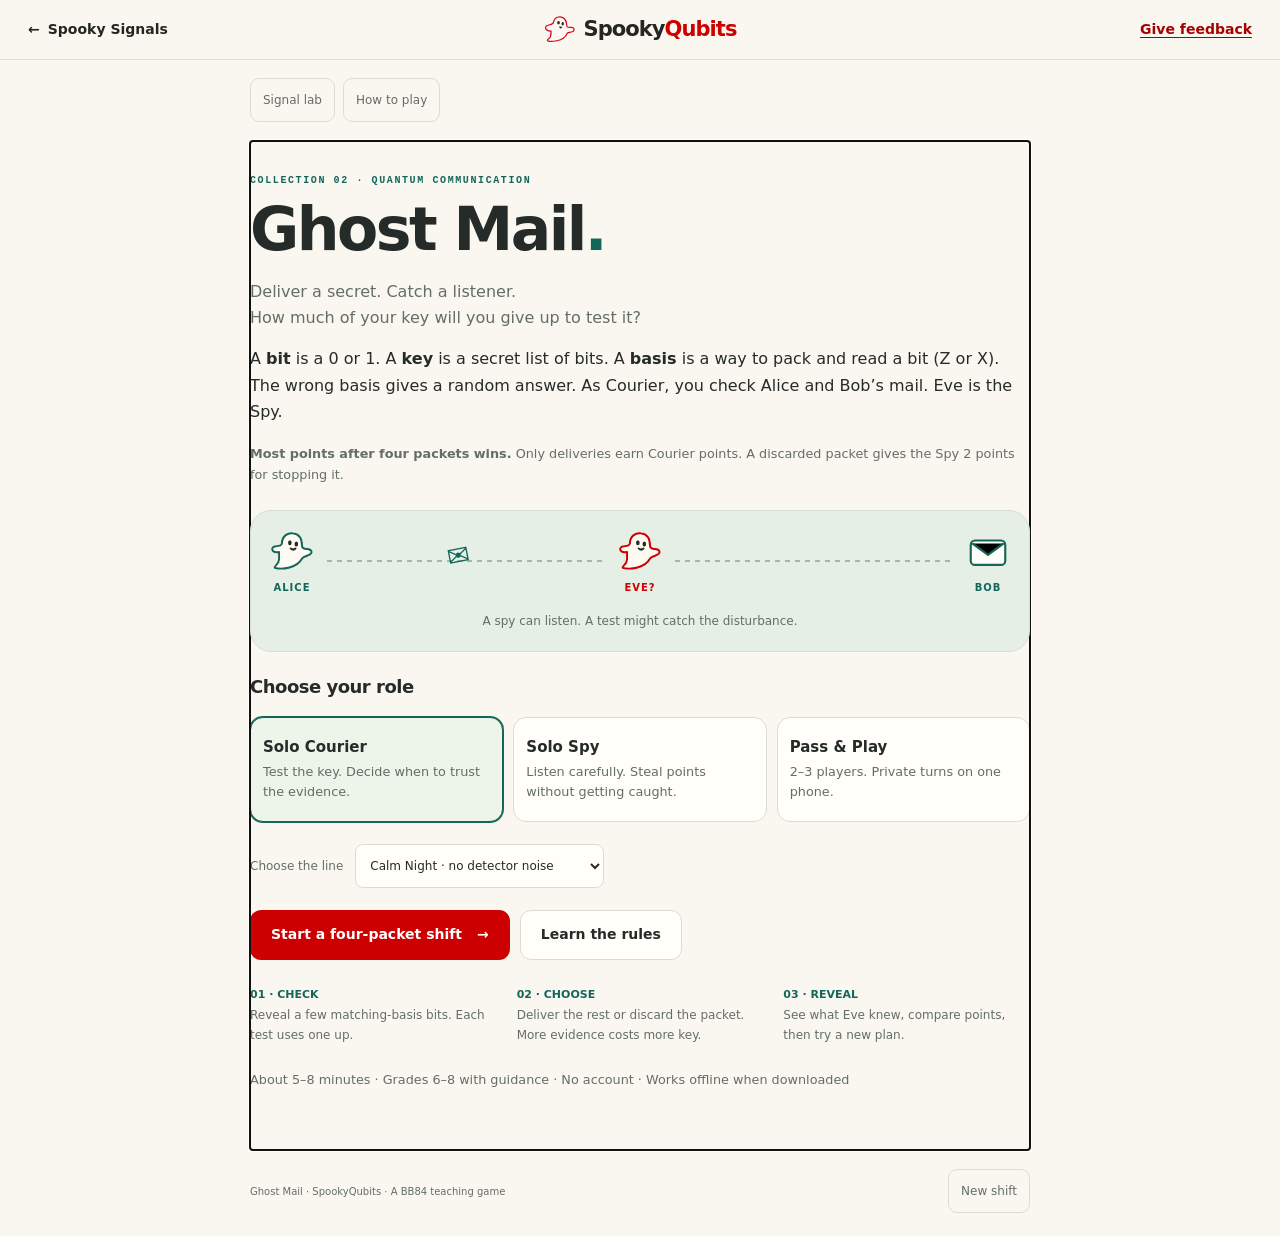
==== commit ab1cba48: "Add a shared game header with player feedback" ====
--- a/games/ghost-mail/index.html
+++ b/games/ghost-mail/index.html
@@ -15,25 +15,91 @@
   .lab-controls .lab-noise{grid-column:1/-1;display:flex;align-items:center;gap:.45rem;min-height:44px;font-size:.85rem}.lab-controls .lab-noise input{width:auto;min-height:auto;margin:0}
   .team-names{display:grid;gap:.55rem;margin:.8rem 0}.team-names input{display:block;width:100%;min-height:44px;padding:.4rem .6rem;font:inherit}
 </style>
+<style>
+.sq-game-header {
+  box-sizing: border-box;
+  display: grid;
+  grid-template-columns: minmax(0, 1fr) auto minmax(0, 1fr);
+  align-items: center;
+  gap: clamp(4px, 1vw, 16px);
+  min-height: 60px;
+  margin: 0;
+  padding: 4px clamp(8px, 2.4vw, 28px);
+  border: 0;
+  border-bottom: 1px solid #dfded6;
+  background: #faf7f1;
+  color: #242622;
+  font: 700 14px/1.25 "Avenir Next", Avenir, "Segoe UI", system-ui, sans-serif;
+}
+.sq-game-header a {
+  display: inline-flex;
+  align-items: center;
+  gap: 8px;
+  min-width: 0;
+  min-height: 44px;
+  color: inherit;
+  text-decoration: none;
+}
+.sq-game-header a:focus-visible { outline: 3px solid #1363c4; outline-offset: 2px; }
+.sq-game-header a:hover { color: #a60000; }
+.sq-game-header .sq-game-back { justify-self: start; }
+.sq-game-header .sq-game-brand {
+  justify-self: center;
+  font-size: 21px;
+  font-weight: 850;
+  letter-spacing: -.045em;
+  white-space: nowrap;
+}
+.sq-game-brand svg { display: block; flex: none; width: 32px; height: 32px; }
+.sq-game-brand .sq-brand-red { color: #cc0000; }
+.sq-game-header .sq-game-feedback {
+  justify-self: end;
+  color: #a60000;
+  text-align: right;
+  text-decoration: underline;
+  text-underline-offset: 3px;
+}
+/* The launcher already shows this header above the embedded game. */
+.sq-game-header:target { display: none; }
+@media (max-width: 540px) {
+  .sq-game-header { min-height: 54px; font-size: 11px; }
+  .sq-game-header a { gap: 4px; }
+  .sq-game-header .sq-game-brand { font-size: 17px; }
+  .sq-game-brand svg { width: 24px; height: 24px; }
+}
+@media print { .sq-game-header { display: none; } }
+</style>
 </head>
 <body>
+<header class="sq-game-header" id="sq-embedded-header">
+  <a class="sq-game-back" id="collection-link" href="../../index.html"><span aria-hidden="true">←</span><span>Spooky Signals</span></a>
+  <a class="sq-game-brand" href="https://spookyqubits.com/" aria-label="SpookyQubits home"><svg aria-hidden="true" xmlns="http://www.w3.org/2000/svg" viewBox="0 0 64 64"><path d="M18.5 18C19.5 10.5 25 5.5 31.5 5.5C39 5.5 44.5 11.5 45 19C45.2 22.5 45.5 25 47 26C50 27.5 55.5 25.5 58.5 27.5C62 30 59.5 35.5 55 36C51.5 36.5 48.5 36.5 46.5 38.5C43.5 45.5 36 51.5 26 53.5C19 55 12 55.5 8 54C5.5 53 7.5 50.5 10.5 48.5C12.5 47 13 45.5 13 44C14 40.5 14.3 37 14 34C11 34.2 6.5 33.5 4.2 30.5C2 27.5 3.5 23 8 22.5C12 22 16 21 18.5 18Z" fill="#fff8f4" stroke="#d3061c" stroke-width="2.5" stroke-linejoin="round"/><ellipse cx="29" cy="17.5" rx="2.6" ry="3.6" fill="#242622"/><ellipse cx="37.5" cy="19.5" rx="2.3" ry="3.3" fill="#242622"/><path d="M30.2 24.6Q33.4 25.8 36.6 24.9Q36 29.2 33 29Q30.6 28.6 30.2 24.6Z" fill="#242622"/></svg><span>Spooky<span class="sq-brand-red">Qubits</span></span></a>
+  <a class="sq-game-feedback" href="https://docs.google.com/forms/d/e/1FAIpQLSdiWw4IEz4JX5UsgAScpl-tIXpiNDkJQhgm2joPpMu232BCnw/viewform" target="_blank" rel="noopener" aria-label="Give feedback (opens in a new tab)">Give feedback</a>
+</header>
 <svg width="0" height="0" style="position:absolute" aria-hidden="true"><defs><symbol id="ghost" viewBox="0 0 64 64"><path d="M18 20C18 9 27 5 33 6C44 7 46 16 46 24C47 31 57 25 59 31C61 38 49 36 46 41C39 54 19 57 8 54C7 51 14 49 14 42L14 32C2 34 2 24 10 24C15 23 17 24 18 20Z" fill="#fffaf2" stroke="currentColor" stroke-width="2.7" stroke-linejoin="round"/><ellipse cx="29" cy="19" rx="2.5" ry="3.5" fill="#252b28"/><ellipse cx="38" cy="21" rx="2.5" ry="3.5" fill="#252b28"/><path d="M30 27Q34 31 37 27" stroke="#252b28" stroke-width="2.5" stroke-linecap="round"/></symbol><symbol id="mail" viewBox="0 0 64 64"><rect x="8" y="16" width="48" height="34" rx="6" fill="#fffef9" stroke="currentColor" stroke-width="3"/><path d="M10 20L32 36L54 20" stroke="currentColor" stroke-width="3" stroke-linejoin="round"/></symbol></defs></svg>
 <div class="shell">
-<header class="top"><a class="wordmark" id="collection-link" href="../../index.html" style="color:var(--teal)"><svg aria-hidden="true"><use href="#ghost"/></svg>Spooky Signals</a><div class="top-tools"><button class="quiet" id="lab-open">Signal lab</button><button class="quiet" id="help-open">How to play</button></div></header>
+<div class="top"><div class="top-tools"><button class="quiet" id="lab-open">Signal lab</button><button class="quiet" id="help-open">How to play</button></div></div>
 <main id="app" tabindex="-1"></main>
 <p id="notice" class="notice" role="status" aria-live="polite"></p>
 <footer class="bottom"><span>Ghost Mail · SpookyQubits · A BB84 teaching game</span><button class="quiet" id="menu-open">New shift</button></footer>
 </div>
 <dialog id="help-dialog" aria-labelledby="help-title"><div class="dialog-head"><h2 id="help-title">The mailroom rules</h2><button class="quiet" data-close="help-dialog">Close</button></div><div class="dialog-body">
-<h3>Your choices change the outcome</h3><p><b>Courier:</b> test a few retained bits, then deliver or discard the rest. Testing reveals both values publicly, so every tested bit is removed from the key. <b>Spy:</b> secretly choose how many signals to intercept. More listening can reveal more bits and cause more errors. The Spy can intercept up to 80 signals over a whole shift.</p>
-<p>A shift has four packets. The Courier and Spy compare their total points at the end. All messages and bits are fictional; this game does not create a real encryption key.</p>
-<table class="rules-table"><tr><th>What happens</th><th>Game points</th></tr><tr><td>Deliver a correct bit Eve does not know</td><td>Courier +1</td></tr><tr><td>Deliver a bit Eve knows or Bob reads incorrectly</td><td>Courier −2, counted once</td></tr><tr><td>Eve knows a delivered bit</td><td>Spy +2</td></tr><tr><td>Deliver at least 15 correct, private bits with no exposed or wrong bits</td><td>Courier +6 clean packet bonus</td></tr><tr><td>Discard a packet</td><td>Courier 0; Spy +2 for blocking a delivery</td></tr></table>
-<h3>What is actually quantum here?</h3><p>Alice prepares each bit in basis <b>Z</b> or <b>X</b>. Bob independently chooses a basis. Matching bases preserve the prepared bit in the ideal model; different bases give a random measurement result. They publicly compare bases and keep only matching positions. Eve does not know their bases when she intercepts.</p>
-<p>If Eve measures in a different basis, her re-prepared signal can change Bob’s later result. The full random-basis intercept-and-resend attack produces a <b>25% average error rate among retained bits</b> in the ideal model. A small sample can miss it. In Noisy Night, an additional 6% independent detector readout error can also cause mismatches.</p>
-<h3>Evidence has limits</h3><p>No mismatches does not prove that no one listened. A mismatch shows disturbance; it need not identify its cause. The after-round replay reveals the simulator’s hidden information to explain the score. Real players cannot see that information during a real protocol.</p>
-<p>The scoring system is a game rule, not a security calculation. Real quantum key distribution also needs an authenticated classical channel, reconciliation, privacy amplification, and a finite-key security analysis.</p>
-<h3>Play together on one phone</h3><p>Choose Pass &amp; Play. The Spy privately sets a plan, then passes the covered phone to the Courier team. Two players can take one role each; with three players, one Courier teammate chooses tests and the other makes the delivery decision. After the first shift, the game swaps the two teams. After the second shift, it adds each team’s points across both roles. This is a classroom honor system.</p>
-<p><a id="teacher-guide" href="guide.html">Facilitator guide</a></p><p class="fine">Physics: Bennett and Brassard’s <a href="https://arxiv.org/abs/2003.06557" target="_blank" rel="noopener">BB84 protocol</a>. Educational precedents include <a href="https://doi.org/10.1103/PhysRevPhysEducRes.16.010126" target="_blank" rel="noopener">DeVore and Singh’s tutorial</a> and <a href="https://www.cryptool.org/en/posts/bb84-quantum-key-distribution/" target="_blank" rel="noopener">CrypTool’s BB84 activity</a>. Game design and code prepared for SpookyQubits.</p>
+<h3>Try a packet</h3>
+<p>As Courier, you want to deliver bits that Bob read correctly and the Spy never learned. As Spy, you decide how many signals to intercept. Listening to more signals can teach you more, but it can also leave more errors. You have 80 intercepts to spend across four packets.</p>
+<ol>
+  <li><strong>Choose which bits to test.</strong> The Courier compares Alice’s and Bob’s values for a few of the bits they kept. Each test makes that bit public, so remove it from the key.</li>
+  <li><strong>Deliver or discard.</strong> If you notice mismatches, you can throw the packet away. A clean sample is a good sign, and untested bits can still contain errors.</li>
+  <li><strong>Check the replay.</strong> See which bits the Spy actually learned and how that affected the score. After four packets, compare your totals.</li>
+</ol>
+<table class="rules-table"><tr><th>What happens</th><th>Game points</th></tr><tr><td>Deliver a correct bit Eve does not know</td><td>Courier +1</td></tr><tr><td>Deliver a bit Eve knows or Bob reads incorrectly</td><td>Courier −2 per bit, even if both happen</td></tr><tr><td>Eve knows a delivered bit</td><td>Spy +2</td></tr><tr><td>Deliver at least 15 correct, private bits with no exposed or wrong bits</td><td>Courier +6 clean packet bonus</td></tr><tr><td>Discard a packet</td><td>Courier 0, Spy +2</td></tr></table>
+<h3>Why can listening leave a trace?</h3>
+<p>Think of <strong>Z</strong> and <strong>X</strong> as two ways to read a signal. If Bob reads it the same way Alice prepared it, he gets her bit in the ideal model. If he uses the other setting, he gets a random answer. They compare settings in public and keep the positions where their settings matched.</p>
+<p>Eve guesses a setting when she listens. When she guesses wrong and sends on what she measured, even Bob’s matching setting can give the wrong bit. If Eve intercepts every signal and chooses her setting at random, about one in four kept bits is wrong on average. Try it in the Signal lab. In <strong>Noisy Night</strong>, a 6% detector error can also cause mismatches.</p>
+<p>Use the replay to see what happened inside the simulation. In real quantum key distribution, Alice and Bob have only the evidence they collect. They also need an authenticated channel, error correction, a privacy step that shortens the key, and a security check that accounts for the sample size.</p>
+<h3>Share one phone</h3>
+<p>Choose <strong>Pass &amp; Play</strong>. The Spy makes a private choice and hands the covered phone to the Courier. With three players, split the Courier job between choosing tests and deciding whether to deliver. The game swaps the teams’ roles after the first shift and adds both shifts’ scores at the end.</p>
+<p><a id="teacher-guide" href="guide.html">For teachers and facilitators</a></p>
+<p class="fine">Physics: Bennett and Brassard’s <a href="https://arxiv.org/abs/2003.06557" target="_blank" rel="noopener">BB84 protocol</a>. Educational precedents include <a href="https://doi.org/10.1103/PhysRevPhysEducRes.16.010126" target="_blank" rel="noopener">DeVore and Singh’s tutorial</a> and <a href="https://www.cryptool.org/en/posts/bb84-quantum-key-distribution/" target="_blank" rel="noopener">CrypTool’s BB84 activity</a>. Game design and code prepared for SpookyQubits.</p>
 </div></dialog>
 <dialog id="lab-dialog" aria-labelledby="lab-title"><div class="dialog-head"><h2 id="lab-title">Signal lab</h2><button class="quiet" data-close="lab-dialog">Close</button></div><div class="dialog-body"><p>Prepare a bit, choose who measures it, then run 200 fresh signals. Each signal is a new preparation. See how the results change when the bases match—or do not.</p><div class="lab-controls"><label>Alice’s bit<select id="lab-bit"><option value="0">0</option><option value="1">1</option></select></label><label>Alice’s basis<select id="lab-alice"><option value="0">Z · straight</option><option value="1">X · diagonal</option></select></label><label>Bob’s basis<select id="lab-bob"><option value="0">Z · straight</option><option value="1">X · diagonal</option></select></label><label>Eve’s action<select id="lab-eve"><option value="off">Do not intercept</option><option value="0">Measure in Z and resend</option><option value="1">Measure in X and resend</option><option value="random">Random Z or X</option></select></label><label class="lab-noise"><input type="checkbox" id="lab-noise"> Add 6% detector noise</label></div><button class="btn wide" id="lab-run">Run 200 fresh signals</button><div id="lab-output" aria-live="polite"><p class="fine" style="margin-top:15px">Start with matching bases and no Eve, then change one choice.</p></div></div></dialog>
 <noscript><p style="padding:30px">Ghost Mail needs JavaScript to simulate signal measurements. Enable JavaScript, then reload the game.</p></noscript>
